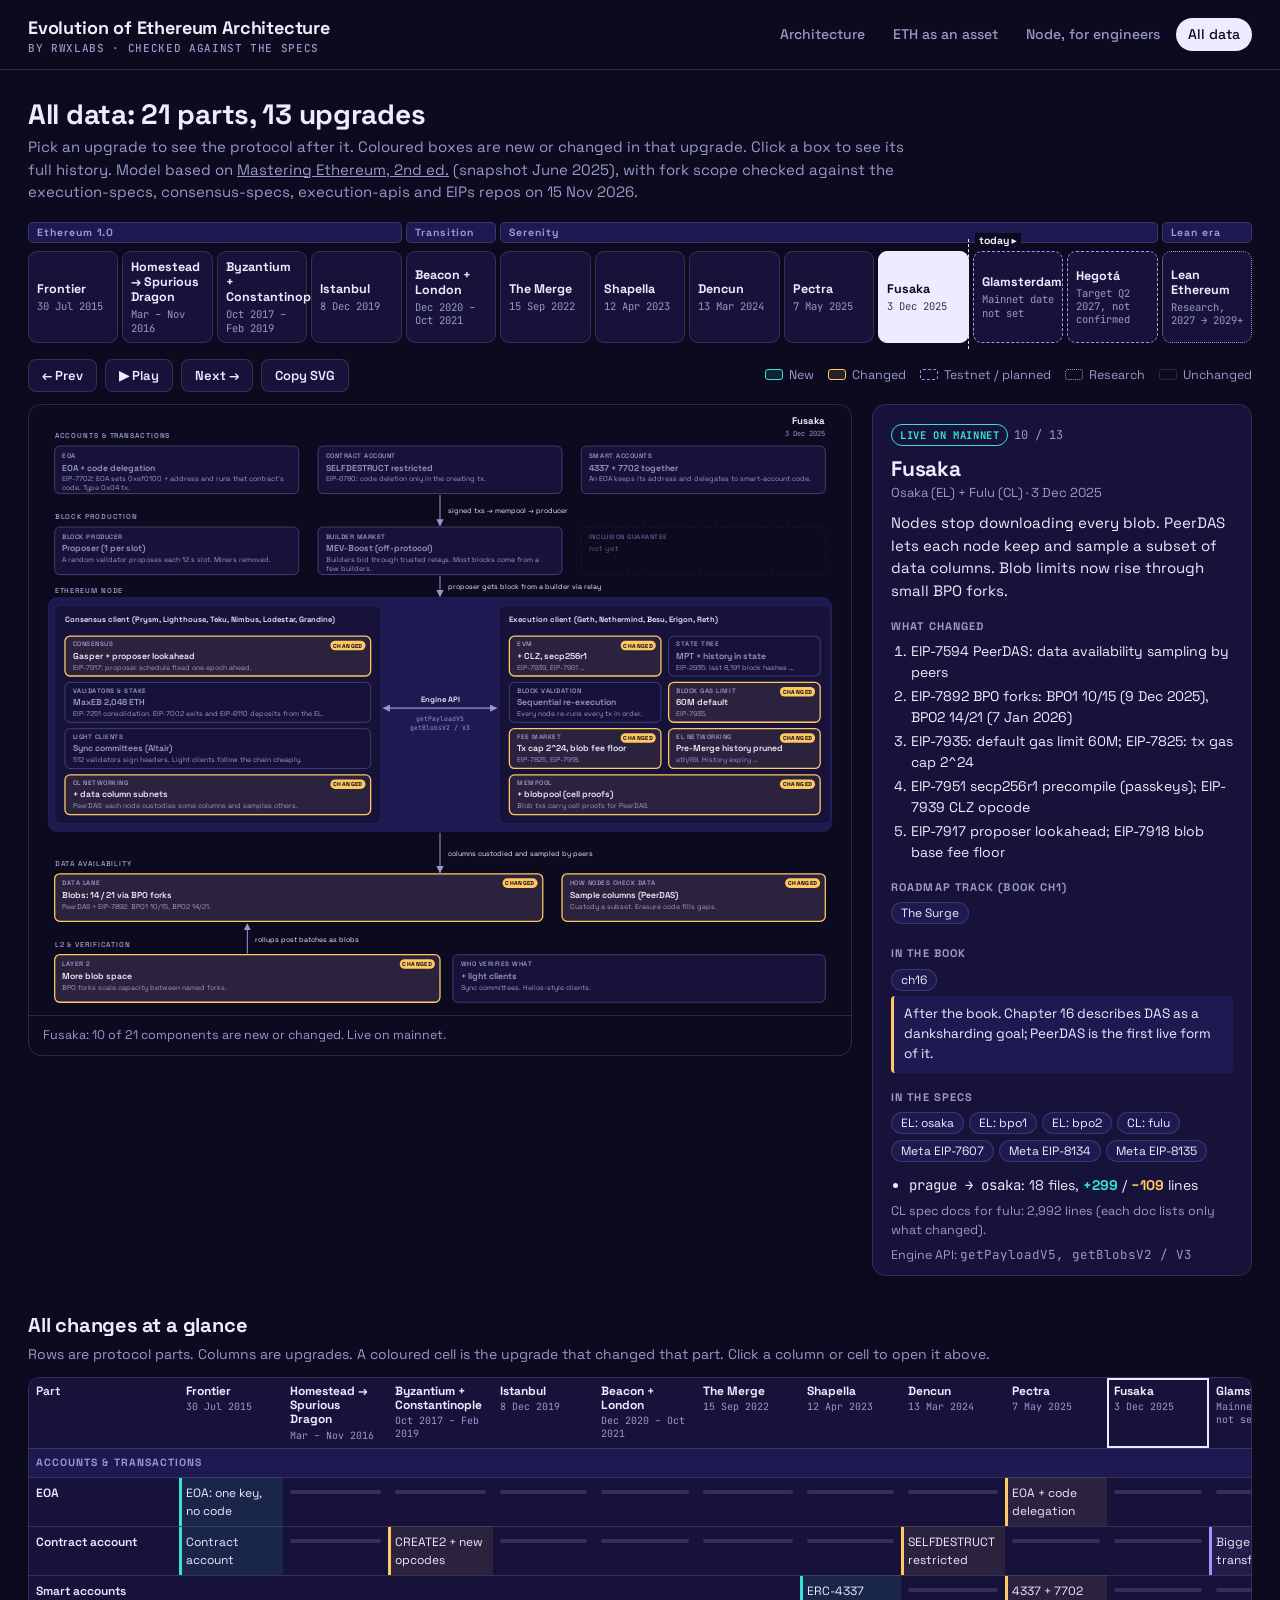
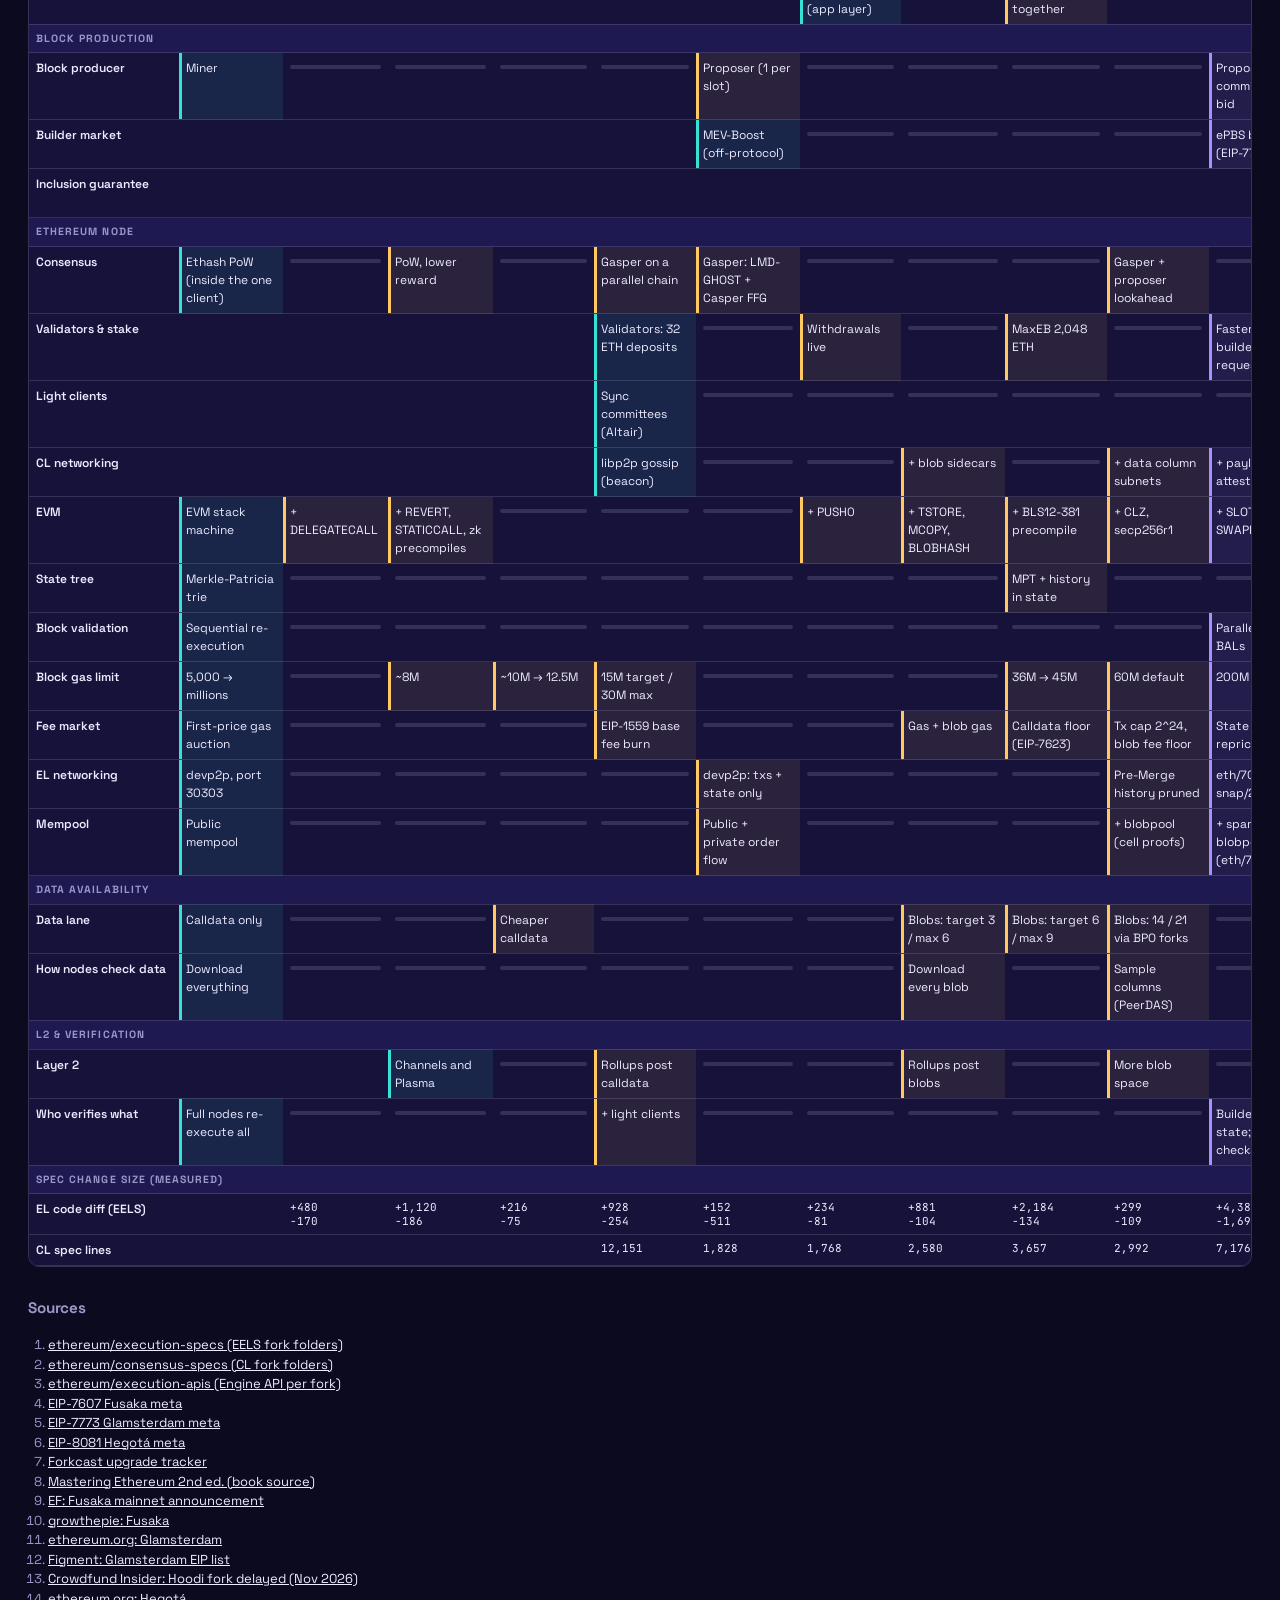
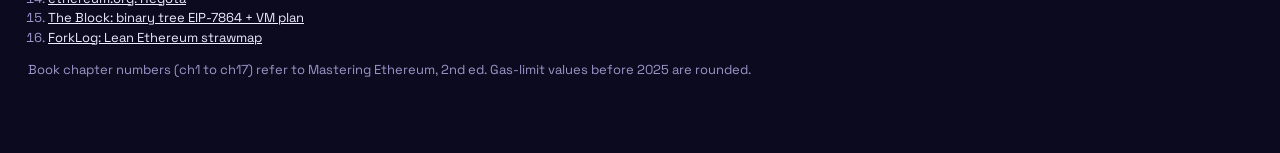
==== data-view/index.html @ 60667e10 "Phase 1: one-glance site for Evolution of Ethereum Architecture Home: architecture by upgrade with t" ====
<!DOCTYPE html>
<html lang="en">
<head>
<meta charset="utf-8">
<meta name="viewport" content="width=device-width, initial-scale=1">
<title>All data · Evolution of Ethereum Architecture</title>
<link rel="preconnect" href="https://fonts.googleapis.com">
<link rel="preconnect" href="https://fonts.gstatic.com" crossorigin>
<link href="https://fonts.googleapis.com/css2?family=Space+Grotesk:wght@400;500;600;700&family=JetBrains+Mono:wght@400;500;600&display=swap" rel="stylesheet">
<link rel="stylesheet" href="../assets/style.css">
<style>
:root { --bg:#0B0A1F; --ink:#EDEBFF; --muted:#9B97C9; --line:rgba(237,235,255,0.14); --panel:#16123A; --node:#1E1950; --nw:#38E1D6; --ch:#FFC861; --pl:#A891FF; --rs:#9B97C9; }
  * { box-sizing: border-box; }
  body { margin:0; background:var(--bg); color:var(--ink); font:15px/1.5 'Space Grotesk', system-ui, sans-serif; }
  .wrap { max-width: 1480px; margin: 0 auto; padding: 28px 28px 60px; }
  h1 { font-size: 28px; line-height:1.15; margin: 0 0 6px; letter-spacing:-0.01em; }
  .lede { color: var(--muted); margin: 0 0 18px; max-width: 900px; }
  .lede a { color: inherit; }
  .mono { font-family: 'JetBrains Mono', ui-monospace, monospace; }

  /* timeline */
  .tl { position: relative; display:grid; grid-template-columns: repeat(13, minmax(0,1fr)); gap: 4px; margin: 8px 0 4px; }
  .era { display:grid; grid-template-columns: repeat(13, minmax(0,1fr)); gap:4px; margin-top: 14px; }
  .era span { font-size: 10.5px; font-weight:700; letter-spacing: .09em; color: var(--muted); background: var(--node); border:1px solid var(--line); border-radius: 5px; padding: 2px 8px; white-space: nowrap; overflow:hidden; text-overflow:ellipsis; }
  .stop { appearance:none; border:1px solid var(--line); background: var(--panel); color: var(--ink); border-radius: 9px; padding: 8px 8px 7px; text-align:left; cursor:pointer; min-height: 62px; font: inherit; position:relative; }
  .stop b { display:block; font-size: 12.5px; line-height:1.2; }
  .stop small { display:block; font-size: 10.5px; color: var(--muted); margin-top: 3px; font-family:'JetBrains Mono', monospace; line-height:1.25; }
  .stop.testnet, .stop.planned { border-style: dashed; border-color: var(--pl); }
  .stop.research { border-style: dotted; border-color: var(--rs); }
  .stop[aria-current="true"] { background: var(--ink); color: var(--bg); border-color: var(--ink); }
  .stop[aria-current="true"] small { color: var(--bg); opacity: .8; }
  .stop:focus-visible { outline: 2px solid var(--pl); outline-offset: 2px; }
  .now { position:absolute; top:-12px; bottom:-6px; width:0; border-left: 1.5px dashed var(--ink); }
  .now span { position:absolute; top:-6px; left:6px; font-size: 10.5px; font-weight:700; white-space:nowrap; background: var(--bg); padding: 0 4px; }

  .bar { display:flex; gap:8px; align-items:center; margin: 16px 0 12px; flex-wrap: wrap; }
  .btn { appearance:none; border:1px solid var(--line); background: var(--panel); color: var(--ink); border-radius: 8px; padding: 7px 13px; font: 600 13px 'Space Grotesk', sans-serif; cursor:pointer; }
  .btn:hover { border-color: var(--muted); }
  .legend { display:flex; gap: 14px; margin-left:auto; font-size: 12.5px; color: var(--muted); flex-wrap: wrap; }
  .legend i { display:inline-block; width: 18px; height: 11px; border-radius: 3px; vertical-align: -1px; margin-right: 6px; border: 1.8px solid; }

  .main { display:grid; grid-template-columns: minmax(0, 1fr) 380px; gap: 20px; align-items:start; }
  @media (max-width: 1100px) { .main { grid-template-columns: 1fr; } }
  figure { margin:0; background: var(--bg); border:1px solid var(--line); border-radius: 14px; overflow:hidden; }
  figure svg { display:block; width:100%; height:auto; }
  figcaption { font-size: 12.5px; color: var(--muted); padding: 10px 14px; border-top: 1px solid var(--line); }

  aside { background: var(--panel); border:1px solid var(--line); border-radius: 14px; padding: 18px 18px 14px; position: sticky; top: 14px; max-height: calc(100vh - 28px); overflow:auto; }
  aside h2 { font-size: 21px; margin: 0; line-height:1.2; }
  aside .sub { color: var(--muted); font-size: 13px; margin: 2px 0 10px; }
  .pill { display:inline-block; font: 700 10.5px 'JetBrains Mono', monospace; letter-spacing:.06em; padding: 3px 8px; border-radius: 99px; border:1.5px solid; margin-right: 6px; }
  .pill.live { color: var(--nw); } .pill.testnet, .pill.planned { color: var(--pl); } .pill.research { color: var(--rs); }
  aside h3 { font-size: 11px; letter-spacing: .1em; color: var(--muted); margin: 16px 0 6px; text-transform: uppercase; }
  aside ol { margin: 0; padding-left: 20px; } aside li { margin: 3px 0; font-size: 14px; }
  .chips span { display:inline-block; font-size: 12px; border:1px solid var(--line); border-radius: 99px; padding: 1px 9px; margin: 0 5px 5px 0; background: var(--node); }
  .note { font-size: 13.5px; background: var(--node); border-left: 3px solid var(--ch); padding: 8px 10px; border-radius: 4px; }
  .hist { list-style:none; padding:0 !important; }
  .hist li { display:grid; grid-template-columns: 96px 1fr; gap: 8px; padding: 6px 0; border-top: 1px solid var(--line); font-size: 13px; cursor:pointer; }
  .hist li.cur { font-weight: 600; }
  .hist li .when { font: 11px 'JetBrains Mono', monospace; color: var(--muted); padding-top: 2px; }
  .hist li em { display:block; font-style: normal; color: var(--muted); font-weight: 400; font-size: 12.5px; }
  .close { float:right; }

  section.mx { margin-top: 34px; }
  section.mx h2 { font-size: 20px; margin: 0 0 4px; }
  section.mx p { color: var(--muted); margin: 0 0 12px; font-size: 14px; }
  .scroll { overflow-x:auto; border:1px solid var(--line); border-radius: 12px; background: var(--panel); }
  table { border-collapse: collapse; font-size: 12px; min-width: 1500px; width:100%; }
  th, td { border-bottom: 1px solid var(--line); padding: 6px 7px; vertical-align: top; text-align:left; }
  thead th { position: sticky; top:0; background: var(--panel); cursor:pointer; font-size: 12px; line-height:1.2; }
  thead th small { display:block; font: 10px 'JetBrains Mono', monospace; color: var(--muted); font-weight: 400; margin-top: 2px; }
  th.rowh { width: 150px; font-weight: 600; position: sticky; left: 0; background: var(--panel); z-index: 1; }
  tr.layer td { font-size: 10.5px; font-weight: 700; letter-spacing: .1em; color: var(--muted); background: var(--node); text-transform: uppercase; }
  td.c { min-width: 100px; cursor:pointer; }
  td.c.new { box-shadow: inset 3px 0 0 var(--nw); background: color-mix(in srgb, var(--nw) 9%, transparent); }
  td.c.changed { box-shadow: inset 3px 0 0 var(--ch); background: color-mix(in srgb, var(--ch) 9%, transparent); }
  td.c.fut { box-shadow: inset 3px 0 0 var(--pl); background: color-mix(in srgb, var(--pl) 9%, transparent); }
  td.c.res { box-shadow: inset 3px 0 0 var(--rs); background: color-mix(in srgb, var(--rs) 9%, transparent); }
  td.c.same { color: var(--muted); }
  td.c.same::before { content: ""; display:block; height: 4px; background: var(--line); border-radius: 2px; margin-top: 6px; }
  .cur-col { outline: 2px solid var(--ink); outline-offset: -2px; }
  .chips a { color: inherit; text-decoration: none; } .chips a:hover { text-decoration: underline; }
  .specl { margin: 8px 0 4px; padding-left: 18px; font-size: 12.5px; } .small { font-size: 12.5px; color: var(--muted); margin-top: 6px; }
  tr.spec td { font: 11px 'JetBrains Mono', monospace; }
  footer { margin-top: 30px; font-size: 13px; color: var(--muted); }
  footer ol { padding-left: 20px; } footer a { color: var(--ink); }
  .toast { margin-left: 4px; font-size: 12.5px; color: var(--nw); }
</style>
</head>
<body>
<header class="top"><a class="brand" href="../index.html">Evolution of Ethereum Architecture<small>BY RWXLABS · CHECKED AGAINST THE SPECS</small></a><nav class="nav"><a href="../index.html">Architecture</a><a href="../money/index.html">ETH as an asset</a><a href="../node/index.html">Node, for engineers</a><a href="index.html" aria-current="page">All data</a></nav></header>
<div class="wrap">
  <h1>All data: 21 parts, 13 upgrades</h1>
  <p class="lede">Pick an upgrade to see the protocol after it. Coloured boxes are new or changed in that upgrade. Click a box to see its full history. Model based on <a href="https://github.com/Rashmi-278/ethereumbook-animated">Mastering Ethereum, 2nd ed.</a> (snapshot June 2025), with fork scope checked against the execution-specs, consensus-specs, execution-apis and EIPs repos on 15 Nov 2026.</p>

  <div class="era" id="era"></div>
  <div class="tl" id="tl"></div>

  <div class="bar">
    <button class="btn" id="prev" aria-label="Previous upgrade">← Prev</button>
    <button class="btn" id="play">▶ Play</button>
    <button class="btn" id="next" aria-label="Next upgrade">Next →</button>
    <button class="btn" id="copy">Copy SVG</button><span class="toast" id="toast" role="status"></span>
    <div class="legend">
      <span><i style="border-color:var(--nw);background:color-mix(in srgb,var(--nw) 12%,transparent)"></i>New</span>
      <span><i style="border-color:var(--ch);background:color-mix(in srgb,var(--ch) 12%,transparent)"></i>Changed</span>
      <span><i style="border-color:var(--pl);border-style:dashed"></i>Testnet / planned</span>
      <span><i style="border-color:var(--rs);border-style:dotted"></i>Research</span>
      <span><i style="border-color:var(--line)"></i>Unchanged</span>
    </div>
  </div>

  <div class="main">
    <figure>
      <div id="svg"></div>
      <figcaption id="cap"></figcaption>
    </figure>
    <aside id="panel" aria-live="polite"></aside>
  </div>

  <section class="mx">
    <h2>All changes at a glance</h2>
    <p>Rows are protocol parts. Columns are upgrades. A coloured cell is the upgrade that changed that part. Click a column or cell to open it above.</p>
    <div class="scroll"><table id="mx"></table></div>
  </section>

  <footer>
    <h3>Sources</h3>
    <ol id="src"></ol>
    <p>Book chapter numbers (ch1 to ch17) refer to Mastering Ethereum, 2nd ed. Gas-limit values before 2025 are rounded.</p>
  </footer>
</div>
<script>
// Single source of data for the interactive page and the static SVG poster.
// Book = "Mastering Ethereum, 2nd ed." (ethereumbook-animated). Book snapshot: June 2025.
const DATA = {
  bookUrl: "https://github.com/Rashmi-278/ethereumbook-animated",
  stages: [
    { id: "frontier", spec: {"el": ["frontier"], "cl": [], "meta": [], "diff": [], "cll": 0, "engine": []}, name: "Frontier", sub: "Genesis", date: "30 Jul 2015", status: "live",
      era: "Ethereum 1.0",
      summary: "One client does everything: P2P, PoW mining, EVM execution, state storage. Blocks start at 5,000 gas.",
      changes: ["Ethash PoW (proof of work) with a difficulty bomb", "EVM: stack machine that runs gas-metered bytecode", "World state in a hexary Merkle-Patricia trie", "devp2p networking on TCP port 30303", "Two account types: EOA and contract"],
      tracks: [], book: [1, 3, 14, 15],
      bookNote: "Chapter 1 lists these components: P2P network, consensus rules, transactions, state machine, data structures, clients." },
    { id: "homestead", spec: {"el": ["homestead", "dao_fork", "tangerine_whistle", "spurious_dragon"], "cl": [], "meta": [], "diff": [["frontier", "homestead", 12, 146, 41], ["homestead", "tangerine_whistle", 8, 125, 74], ["tangerine_whistle", "spurious_dragon", 12, 209, 55]], "cll": 0, "engine": []}, name: "Homestead → Spurious Dragon", sub: "Homestead, DAO fork, Tangerine Whistle, Spurious Dragon", date: "Mar – Nov 2016", status: "live",
      era: "Ethereum 1.0",
      summary: "Four 2016 forks harden the chain. Homestead stabilises it, the DAO fork reverses the DAO hack, and two forks fix DoS attacks. The architecture stays the same.",
      changes: ["Homestead: EIP-2 safer creation, EIP-7 DELEGATECALL", "DAO fork (Jul 2016): irregular state change; Ethereum Classic splits off", "Tangerine Whistle: EIP-150 reprices IO opcodes after DoS attacks", "Spurious Dragon: EIP-155 replay protection with chain ID", "Spurious Dragon: EIP-170 24 KB contract size limit; EIP-161 state clearing"],
      tracks: [], book: [1],
      bookNote: "Chapter 1 names EIP-2, EIP-7 and EIP-8 as the key Homestead changes. Chapter 3 mentions the 2016 DoS attacks. The book does not name Tangerine Whistle or Spurious Dragon; EELS has a folder for each." },
    { id: "metropolis", spec: {"el": ["byzantium", "constantinople"], "cl": [], "meta": [], "diff": [["spurious_dragon", "byzantium", 19, 756, 72], ["byzantium", "constantinople", 12, 364, 114]], "cll": 0, "engine": []}, name: "Byzantium + Constantinople", sub: "Metropolis", date: "Oct 2017 – Feb 2019", status: "live",
      era: "Ethereum 1.0",
      summary: "Metropolis adds new opcodes and the first zk-SNARK precompiles. Block rewards drop and the difficulty bomb moves back.",
      changes: ["REVERT, STATICCALL, RETURNDATA opcodes", "alt_bn128 precompiles: on-chain zk-SNARK checks", "CREATE2 (EIP-1014): addresses known before deploy", "Bitwise shift opcodes SHL, SHR, SAR", "Block reward 5 → 3 → 2 ETH"],
      tracks: [], book: [1, 14, 17],
      bookNote: "Chapter 1 groups Byzantium, Constantinople and Istanbul under Metropolis. Chapter 14 covers CREATE vs CREATE2." },
    { id: "istanbul", spec: {"el": ["istanbul", "muir_glacier"], "cl": [], "meta": [], "diff": [["constantinople", "istanbul", 15, 216, 75]], "cll": 0, "engine": []}, name: "Istanbul", sub: "Metropolis, part 2", date: "8 Dec 2019", status: "live",
      era: "Ethereum 1.0",
      summary: "Calldata gets 4x cheaper and zk precompiles get cheaper. This makes the first rollup designs viable on L1.",
      changes: ["EIP-2028: calldata 68 → 16 gas per non-zero byte", "EIP-1108: cheaper alt_bn128 precompiles", "EIP-1344: CHAINID opcode", "EIP-1884: repricing of state-access opcodes"],
      tracks: [], book: [1, 16],
      bookNote: "Chapter 1 credits Istanbul with zk support for scaling and privacy." },
    { id: "beacon-london", spec: {"el": ["berlin", "london", "arrow_glacier"], "cl": ["phase0", "altair"], "meta": [7568], "diff": [["istanbul", "berlin", 15, 495, 154], ["berlin", "london", 15, 433, 100]], "cll": 12151, "engine": []}, name: "Beacon + London", sub: "Beacon Chain, Berlin, London, Altair", date: "Dec 2020 – Oct 2021", status: "live",
      era: "Transition",
      summary: "A separate PoS chain (the Beacon Chain) starts beside the PoW chain. The PoW chain gets typed transactions and the EIP-1559 fee market.",
      changes: ["Beacon Chain genesis (1 Dec 2020): validators deposit 32 ETH", "Berlin: typed tx envelope (EIP-2718) and access lists (EIP-2930)", "London: EIP-1559 base fee is burned, tip goes to producer", "Altair: sync committees for light clients", "Optimistic rollups go live on calldata"],
      tracks: ["Merge"], book: [6, 14, 15, 16],
      bookNote: "Chapter 6 explains type 0x01 and 0x02 transactions. Chapter 15 explains the Beacon Chain and Gasper." },
    { id: "merge", spec: {"el": ["gray_glacier", "paris"], "cl": ["bellatrix"], "meta": [7568], "diff": [["london", "paris", 14, 152, 511]], "cll": 1828, "engine": ["newPayloadV1", "forkchoiceUpdatedV1"]}, name: "The Merge", sub: "Paris (EL) + Bellatrix (CL)", date: "15 Sep 2022", status: "live",
      era: "Serenity",
      summary: "PoW stops. A node is now two programs: a consensus client and an execution client, joined by the Engine API.",
      changes: ["Ethash removed; Gasper (LMD-GHOST + Casper FFG) secures the chain", "Node = consensus client + execution client", "Engine API links the two clients", "12-second slots, 32-slot epochs, finality in ~2 epochs", "MEV-Boost relays and builders appear off-protocol"],
      tracks: ["Merge"], book: [3, 15, 16],
      bookNote: "Chapter 3 shows the two-client node (Figure 3-1). Chapter 15 explains slots, epochs, justification and finality." },
    { id: "shapella", spec: {"el": ["shanghai"], "cl": ["capella"], "meta": [7568], "diff": [["paris", "shanghai", 15, 234, 81]], "cll": 1768, "engine": ["newPayloadV2", "forkchoiceUpdatedV2"]}, name: "Shapella", sub: "Shanghai (EL) + Capella (CL)", date: "12 Apr 2023", status: "live",
      era: "Serenity",
      summary: "Staked ETH can leave the Beacon Chain. Withdrawals finish the Merge.",
      changes: ["EIP-4895: validator withdrawals to EL addresses", "EIP-3855: PUSH0 opcode", "EIP-3860: limit on initcode size", "ERC-4337 smart accounts launch at the app layer (Mar 2023)"],
      tracks: ["Merge", "Splurge"], book: [5, 14, 15],
      bookNote: "Chapter 5 covers ERC-4337 account abstraction." },
    { id: "dencun", spec: {"el": ["cancun"], "cl": ["deneb"], "meta": [7569], "diff": [["shanghai", "cancun", 23, 881, 104]], "cll": 2580, "engine": ["newPayloadV3", "forkchoiceUpdatedV3", "getBlobsV1"]}, name: "Dencun", sub: "Cancun (EL) + Deneb (CL)", date: "13 Mar 2024", status: "live",
      era: "Serenity",
      summary: "Proto-danksharding adds blobs: a second data lane for rollups with its own fee market. Blobs travel on the consensus layer and expire after ~18 days.",
      changes: ["EIP-4844: blob transactions (type 0x03), target 3 / max 6 blobs", "KZG commitments from the KZG ceremony", "EIP-1153 TSTORE/TLOAD and EIP-5656 MCOPY", "EIP-6780: SELFDESTRUCT only works in the same tx", "EIP-4788: beacon block root inside the EVM"],
      tracks: ["Surge"], book: [4, 6, 14, 16],
      bookNote: "Chapter 4 explains KZG commitments. Chapter 16 explains proto-danksharding and why blobs expire." },
    { id: "pectra", spec: {"el": ["prague"], "cl": ["electra"], "meta": [7600], "diff": [["cancun", "prague", 23, 2184, 134]], "cll": 3657, "engine": ["newPayloadV4", "getPayloadV4"]}, name: "Pectra", sub: "Prague (EL) + Electra (CL)", date: "7 May 2025", status: "live",
      era: "Serenity",
      summary: "EOAs can run contract code. Validators can hold up to 2,048 ETH. Blob capacity doubles. This is the last fork the book covers in full.",
      changes: ["EIP-7702: EOAs delegate to contract code (type 0x04)", "EIP-7251: max effective balance 32 → 2,048 ETH", "EIP-7002 + EIP-6110: exits and deposits triggered from the EL", "EIP-7691: blobs target 6 / max 9", "EIP-7623: higher calldata floor; EIP-2537: BLS precompile"],
      tracks: ["Splurge", "Surge"], book: [5, 6, 14],
      bookNote: "Chapter 14 explains the 0xef0100 delegation designator. Book snapshot ends June 2025, one month after Pectra." },
    { id: "fusaka", spec: {"el": ["osaka", "bpo1", "bpo2"], "cl": ["fulu"], "meta": [7607, 8134, 8135], "diff": [["prague", "osaka", 18, 299, 109]], "cll": 2992, "engine": ["getPayloadV5", "getBlobsV2 / V3"]}, name: "Fusaka", sub: "Osaka (EL) + Fulu (CL)", date: "3 Dec 2025", status: "live",
      era: "Serenity",
      summary: "Nodes stop downloading every blob. PeerDAS lets each node keep and sample a subset of data columns. Blob limits now rise through small BPO forks.",
      changes: ["EIP-7594 PeerDAS: data availability sampling by peers", "EIP-7892 BPO forks: BPO1 10/15 (9 Dec 2025), BPO2 14/21 (7 Jan 2026)", "EIP-7935: default gas limit 60M; EIP-7825: tx gas cap 2^24", "EIP-7951 secp256r1 precompile (passkeys); EIP-7939 CLZ opcode", "EIP-7917 proposer lookahead; EIP-7918 blob base fee floor"],
      tracks: ["Surge"], book: [16],
      bookNote: "After the book. Chapter 16 describes DAS as a danksharding goal; PeerDAS is the first live form of it." },
    { id: "glamsterdam", spec: {"el": ["amsterdam"], "cl": ["gloas"], "meta": [7773], "diff": [["osaka", "amsterdam", 41, 4385, 1693]], "cll": 7176, "engine": ["newPayloadV5", "forkchoiceUpdatedV4"]}, name: "Glamsterdam", sub: "Amsterdam (EL) + Gloas (CL)", date: "Mainnet date not set", status: "testnet",
      era: "Serenity",
      summary: "Block building moves into the protocol (ePBS). Blocks carry an access list so clients can validate transactions in parallel. Meta EIP-7773 schedules 18 core EIPs. Sepolia forked 6 Oct 2026; the Hoodi fork is on hold over gas-repricing risks.",
      changes: ["EIP-7732 ePBS: builders bid in-protocol; Payload Timeliness Committee", "EIP-7928 Block-Level Access Lists: parallel validation and state prefetch", "Gas model: EIP-2780, 7778, 7976, 7981, 8037, 8038 (state costs more, refunds leave block accounting)", "EVM and accounts: EIP-7843 SLOTNUM, 8024 SWAPN/DUPN, 7954 larger contracts, 7708 ETH transfers emit logs", "Validators: EIP-8045, 8061, 8282; networking: eth/70, eth/71, eth/72 sparse blobpool"],
      tracks: ["Scourge", "Surge", "Verge"], book: [14, 15, 16],
      bookNote: "Chapter 14 lists ePBS as a step toward statelessness. Chapter 16 explains PBS and parallel execution as open research; both now have specs." },
    { id: "hegota", spec: {"el": ["bogota"], "cl": ["heze"], "meta": [8081], "diff": [["amsterdam", "bogota", 14, 117, 143]], "cll": 1866, "engine": ["newPayloadV6", "forkchoiceUpdatedV5", "getInclusionListV1"]}, name: "Hegotá", sub: "Bogotá (EL) + Heze (CL)", date: "Target Q2 2027, not confirmed", status: "planned",
      era: "Serenity",
      summary: "Censorship resistance becomes a protocol rule (FOCIL). Accounts choose their own validation logic (frame transactions). The rest of the scope is still open.",
      changes: ["EIP-7805 FOCIL: committee inclusion lists, enforced by fork choice", "EIP-8141 frame transactions: native account abstraction", "Frame txs allow post-quantum signature schemes", "Other EIPs only under consideration (meta EIP-8081)"],
      tracks: ["Scourge", "Splurge"], book: [5, 15],
      bookNote: "After the book. Chapter 5 ends with 'the future of account abstraction'; frame transactions are the current answer." },
    { id: "lean", spec: {"el": [], "cl": [], "meta": [], "diff": [], "cll": 0, "engine": ["newPayloadV6", "forkchoiceUpdatedV5"]}, name: "Lean Ethereum", sub: "Strawmap forks to ~2029", date: "Research, 2027 → 2029+", status: "research",
      era: "Lean era",
      summary: "A multi-fork redesign of all three layers: lean consensus, lean data, lean execution. Validators verify zk proofs instead of re-executing blocks.",
      changes: ["Binary state tree (EIP-7864) replaces the hexary MPT", "zkEVM real-time proofs: verify, do not re-execute", "Lean consensus: faster finality, shorter slots, PQ signatures", "Full danksharding: far more blob space for L2s", "Possible VM change (RISC-V) is still contested"],
      tracks: ["Verge", "Surge", "Purge", "Merge"], book: [14, 16, 17],
      bookNote: "Chapter 16 describes Verkle trees for statelessness. Current plans favour a binary hash tree; the book's note on 'other hash-based binary trees' anticipated this." }
  ],

  layers: [
    { id: "accounts", name: "Accounts & transactions" },
    { id: "production", name: "Block production" },
    { id: "node", name: "Ethereum node" },
    { id: "da", name: "Data availability" },
    { id: "l2", name: "L2 & verification" }
  ],

  // Each slot: layout box + timeline of events [stageIndex, title, detail, kind?, refs?]
  // kind: new | changed | removed (default: changed, or new for the first event).
  slots: [
    { id: "acct_eoa", layer: "accounts", label: "EOA", x: 40, y: 64, w: 380, h: 74,
      ev: [
        [0, "EOA: one key, no code", "Holds ETH. Signs txs with one secp256k1 key. Cannot hold code.", "new", "ch5, ch6"],
        [8, "EOA + code delegation", "EIP-7702: EOA sets 0xef0100 + address and runs that contract's code. Type 0x04 tx.", "changed", "ch14"],
        [11, "Frame transactions", "EIP-8141: account runs its own validation. Any signature scheme, incl. post-quantum.", "changed", ""]
      ] },
    { id: "acct_contract", layer: "accounts", label: "Contract account", x: 450, y: 64, w: 380, h: 74,
      ev: [
        [0, "Contract account", "Code + storage. Runs only when a tx or call reaches it.", "new", "ch7, ch14"],
        [2, "CREATE2 + new opcodes", "Counterfactual addresses (EIP-1014). REVERT, STATICCALL.", "changed", "ch14"],
        [7, "SELFDESTRUCT restricted", "EIP-6780: code deletion only in the creating tx.", "changed", ""],
        [10, "Bigger code, transfer logs", "EIP-7954 raises max contract size. EIP-7708: ETH transfers emit a log.", "changed", ""]
      ] },
    { id: "acct_aa", layer: "accounts", label: "Smart accounts", x: 860, y: 64, w: 380, h: 74,
      ev: [
        [6, "ERC-4337 (app layer)", "UserOps, bundlers, EntryPoint contract. No fork needed.", "new", "ch5"],
        [8, "4337 + 7702 together", "An EOA keeps its address and delegates to smart-account code.", "changed", "ch5"],
        [11, "Native AA in protocol", "Frame txs move validation into the account. Gas sponsors are native.", "changed", ""]
      ] },

    { id: "bp_producer", layer: "production", label: "Block producer", x: 40, y: 190, w: 380, h: 74,
      ev: [
        [0, "Miner", "Picks and orders txs, then mines the block with Ethash.", "new", "ch15"],
        [5, "Proposer (1 per slot)", "A random validator proposes each 12 s slot. Miners removed.", "changed", "ch15"],
        [10, "Proposer commits to a bid", "ePBS: beacon block commits to a builder's payload header.", "changed", ""]
      ] },
    { id: "bp_builders", layer: "production", label: "Builder market", x: 450, y: 190, w: 380, h: 74,
      ev: [
        [5, "MEV-Boost (off-protocol)", "Builders bid through trusted relays. Most blocks come from a few builders.", "new", "ch14, ch16"],
        [10, "ePBS builders (EIP-7732)", "Builders are in-protocol. A Payload Timeliness Committee checks the reveal.", "changed", "ch16"]
      ] },
    { id: "bp_inclusion", layer: "production", label: "Inclusion guarantee", x: 860, y: 190, w: 380, h: 74,
      ev: [
        [11, "FOCIL (EIP-7805)", "A validator committee lists txs that must go in. Fork choice enforces it.", "new", "ch15"]
      ] },

    { id: "cl_consensus", layer: "node", label: "Consensus", x: 56, y: 360, w: 476, h: 62,
      ev: [
        [0, "Ethash PoW (inside the one client)", "Heaviest chain wins. Difficulty bomb pushes toward PoS.", "new", "ch15"],
        [2, "PoW, lower reward", "Block reward 5 → 3 → 2 ETH. Bomb delayed.", "changed", "ch1"],
        [4, "Gasper on a parallel chain", "Beacon Chain runs PoS beside PoW. Not linked to execution yet.", "changed", "ch15"],
        [5, "Gasper: LMD-GHOST + Casper FFG", "Fork choice + finality gadget. Finality after ~2 epochs (~12.8 min).", "changed", "ch15"],
        [9, "Gasper + proposer lookahead", "EIP-7917: proposer schedule fixed one epoch ahead.", "changed", ""],
        [12, "Lean consensus", "Fast finality (seconds), shorter slots, post-quantum signatures.", "changed", ""]
      ] },
    { id: "cl_validators", layer: "node", label: "Validators & stake", x: 56, y: 432, w: 476, h: 62,
      ev: [
        [4, "Validators: 32 ETH deposits", "Deposit contract on the PoW chain. No withdrawals yet.", "new", "ch15"],
        [6, "Withdrawals live", "EIP-4895: partial and full withdrawals to EL addresses.", "changed", "ch15"],
        [8, "MaxEB 2,048 ETH", "EIP-7251 consolidation. EIP-7002 exits and EIP-6110 deposits from the EL.", "changed", ""],
        [10, "Faster churn, builder requests", "EIP-8061 churn up. EIP-8282 builder requests. EIP-8045 slashed cannot propose.", "changed", ""],
        [12, "Fewer signatures per slot", "Lean design: hash-based PQ signatures, aggregated with SNARKs.", "changed", ""]
      ] },
    { id: "cl_light", layer: "node", label: "Light clients", x: 56, y: 504, w: 476, h: 62,
      ev: [
        [4, "Sync committees (Altair)", "512 validators sign headers. Light clients follow the chain cheaply.", "new", "ch16"],
        [12, "Phone-class full verifiers", "zk proofs + binary tree: verify the chain on a phone.", "changed", "ch14, ch16"]
      ] },
    { id: "cl_net", layer: "node", label: "CL networking", x: 56, y: 576, w: 476, h: 62,
      ev: [
        [4, "libp2p gossip (beacon)", "Blocks and attestations on a separate P2P stack.", "new", "ch3"],
        [7, "+ blob sidecars", "Full blobs travel next to beacon blocks.", "changed", "ch16"],
        [9, "+ data column subnets", "PeerDAS: each node custodies some columns and samples others.", "changed", ""],
        [10, "+ payload attestations", "PTC votes on timely payload reveal (ePBS).", "changed", ""],
        [11, "+ inclusion list gossip", "Heze spec: InclusionList messages from the IL committee.", "changed", ""]
      ] },

    { id: "el_evm", layer: "node", label: "EVM", x: 748, y: 360, w: 236, h: 62,
      ev: [
        [0, "EVM stack machine", "256-bit words. Bytecode. Gas per opcode.", "new", "ch14"],
        [1, "+ DELEGATECALL", "EIP-7: run callee code in caller context.", "changed", "ch14"],
        [2, "+ REVERT, STATICCALL, zk precompiles", "alt_bn128 add, mul, pairing.", "changed", "ch14, ch17"],
        [6, "+ PUSH0", "EIP-3855.", "changed", "ch14"],
        [7, "+ TSTORE, MCOPY, BLOBHASH", "Transient storage. EVM sees blob hashes, not blobs.", "changed", "ch14"],
        [8, "+ BLS12-381 precompile", "EIP-2537. EOF postponed indefinitely.", "changed", "ch14"],
        [9, "+ CLZ, secp256r1", "EIP-7939, EIP-7951 (passkey signatures).", "changed", ""],
        [10, "+ SLOTNUM, SWAPN, DUPN", "EIP-7843, EIP-8024 (deeper stack access).", "changed", "ch14"],
        [12, "zkEVM-proven EVM", "Blocks carry proofs. A RISC-V VM is a contested option.", "changed", "ch14, ch17"]
      ] },
    { id: "el_state", layer: "node", label: "State tree", x: 996, y: 360, w: 236, h: 62,
      ev: [
        [0, "Merkle-Patricia trie", "Hexary, Keccak. World state in LevelDB.", "new", "ch1, ch14"],
        [8, "MPT + history in state", "EIP-2935: last 8,191 block hashes in a system contract.", "changed", "ch14"],
        [12, "Binary tree (EIP-7864)", "Replaces MPT. Shorter proofs. Verkle plan dropped.", "changed", "ch16"]
      ] },
    { id: "el_exec", layer: "node", label: "Block validation", x: 748, y: 432, w: 236, h: 62,
      ev: [
        [0, "Sequential re-execution", "Every node re-runs every tx in order.", "new", "ch14"],
        [10, "Parallel via BALs", "EIP-7928: block lists every slot it touches.", "changed", "ch16"],
        [12, "Verify a zk proof", "No re-execution. Stateless validators.", "changed", "ch14, ch17"]
      ] },
    { id: "el_gas", layer: "node", label: "Block gas limit", x: 996, y: 432, w: 236, h: 62,
      ev: [
        [0, "5,000 → millions", "Lifted Sep 2015. Miners vote it up.", "new", "ch1, ch14"],
        [2, "~8M", "Miner vote.", "changed", "ch16"],
        [3, "~10M → 12.5M", "Miner vote.", "changed", "ch16"],
        [4, "15M target / 30M max", "EIP-1559 elastic blocks.", "changed", "ch14"],
        [8, "36M → 45M", "Validator signalling in 2025.", "changed", "ch16"],
        [9, "60M default", "EIP-7935.", "changed", ""],
        [10, "200M target", "Enabled by BALs + repricing.", "changed", ""],
        [12, "Gigagas goal", "~10,000 TPS on L1.", "changed", ""]
      ] },
    { id: "el_fees", layer: "node", label: "Fee market", x: 748, y: 504, w: 236, h: 62,
      ev: [
        [0, "First-price gas auction", "Legacy tx. Fee goes to miner.", "new", "ch6"],
        [4, "EIP-1559 base fee burn", "Typed txs 0x01, 0x02. Tip to producer.", "changed", "ch6"],
        [7, "Gas + blob gas", "Two base fees. Type 0x03.", "changed", "ch6"],
        [8, "Calldata floor (EIP-7623)", "Data-heavy txs pay more.", "changed", "ch14"],
        [9, "Tx cap 2^24, blob fee floor", "EIP-7825, EIP-7918.", "changed", ""],
        [10, "State gas repriced", "EIP-2780, 7778, 7976, 8037, 8038. Contract risk holds Hoodi.", "changed", ""],
        [12, "Multidimensional gas", "Price each resource apart.", "changed", "ch16"]
      ] },
    { id: "el_net", layer: "node", label: "EL networking", x: 996, y: 504, w: 236, h: 62,
      ev: [
        [0, "devp2p, port 30303", "Blocks + txs + state sync.", "new", "ch1, ch3"],
        [5, "devp2p: txs + state only", "Blocks now arrive from the CL.", "changed", "ch3"],
        [9, "Pre-Merge history pruned", "eth/69. History expiry (EIP-4444 path).", "changed", "ch16"],
        [10, "eth/70, eth/71, snap/2", "Partial receipts. BAL exchange. BAL-based state healing.", "changed", ""]
      ] },
    { id: "el_txpool", layer: "node", label: "Mempool", x: 748, y: 576, w: 484, h: 62,
      ev: [
        [0, "Public mempool", "Any node gossips pending txs. Producer orders them.", "new", "ch6"],
        [5, "Public + private order flow", "Builders buy private flow. MEV extraction.", "changed", "ch15, ch16"],
        [9, "+ blobpool (cell proofs)", "Blob txs carry cell proofs for PeerDAS.", "changed", ""],
        [10, "+ sparse blobpool (eth/72)", "EIP-8070: nodes keep part of each blob tx.", "changed", ""],
        [11, "Mempool feeds inclusion lists", "FOCIL committee picks txs from its local view.", "changed", ""]
      ] },

    { id: "da_data", layer: "da", label: "Data lane", x: 40, y: 730, w: 760, h: 74,
      ev: [
        [0, "Calldata only", "All data sits in execution blocks forever.", "new", "ch16"],
        [3, "Cheaper calldata", "EIP-2028: 16 gas per byte. Rollups become viable.", "changed", "ch16"],
        [7, "Blobs: target 3 / max 6", "EIP-4844. ~128 KB each, KZG commitment, pruned after ~18 days.", "changed", "ch4, ch16"],
        [8, "Blobs: target 6 / max 9", "EIP-7691.", "changed", ""],
        [9, "Blobs: 14 / 21 via BPO forks", "PeerDAS + EIP-7892. BPO1 10/15, BPO2 14/21.", "changed", ""],
        [12, "Full danksharding", "2D sampling. Many more blobs per slot.", "changed", "ch16"]
      ] },
    { id: "da_check", layer: "da", label: "How nodes check data", x: 830, y: 730, w: 410, h: 74,
      ev: [
        [0, "Download everything", "Every node gets every byte.", "new", "ch16"],
        [7, "Download every blob", "No sampling yet (proto-danksharding).", "changed", "ch16"],
        [9, "Sample columns (PeerDAS)", "Custody a subset. Erasure code fills gaps.", "changed", "ch16"]
      ] },

    { id: "l2", layer: "l2", label: "Layer 2", x: 40, y: 856, w: 600, h: 74,
      ev: [
        [2, "Channels and Plasma", "Early L2 designs. Data stays off-chain.", "new", "ch16"],
        [4, "Rollups post calldata", "Optimistic and zk rollups launch.", "changed", "ch16"],
        [7, "Rollups post blobs", "L2 fees drop. Blob market separate from gas.", "changed", "ch16"],
        [9, "More blob space", "BPO forks scale capacity between named forks.", "changed", ""],
        [12, "Native + based rollups", "EXECUTE precompile. L1 sequencing.", "changed", "ch16"]
      ] },
    { id: "verify", layer: "l2", label: "Who verifies what", x: 660, y: 856, w: 580, h: 74,
      ev: [
        [0, "Full nodes re-execute all", "Full state on disk (~1.2 TB by 2025).", "new", "ch3, ch16"],
        [4, "+ light clients", "Sync committees. Helios-style clients.", "changed", "ch16"],
        [10, "Builders hold state; parallel checks", "Weak statelessness path: ePBS + BALs.", "changed", "ch14, ch16"],
        [12, "Stateless + zk-verified", "Validators keep only the state root.", "changed", "ch14, ch17"]
      ] }
  ],

  // Gutter flows. Each: [fromStage, toStage, label]
  flows: {
    a2b: [[0, 12, "signed txs → mempool → producer"]],
    b2n: [[0, 4, "miner seals block (PoW) in the same client"], [5, 9, "proposer gets block from a builder via relay"], [10, 10, "builder bid committed in the beacon block (ePBS)"], [11, 12, "ePBS + inclusion lists enforced by fork choice"]],
    engine: [[4, 4, "not linked yet"], [5, 12, "Engine API"]],
    n2d: [[0, 6, "data in block body (calldata)"], [7, 8, "blob sidecars via CL p2p"], [9, 12, "columns custodied and sampled by peers"]],
    l2d: [[2, 3, "proofs and exits on L1"], [4, 6, "rollups post batches as calldata"], [7, 12, "rollups post batches as blobs"]]
  },

  sources: [
    ["ethereum/execution-specs (EELS fork folders)", "https://github.com/ethereum/execution-specs/tree/HEAD/src/ethereum/forks"],
    ["ethereum/consensus-specs (CL fork folders)", "https://github.com/ethereum/consensus-specs/tree/HEAD/specs"],
    ["ethereum/execution-apis (Engine API per fork)", "https://github.com/ethereum/execution-apis/tree/HEAD/src/engine"],
    ["EIP-7607 Fusaka meta", "https://eips.ethereum.org/EIPS/eip-7607"],
    ["EIP-7773 Glamsterdam meta", "https://eips.ethereum.org/EIPS/eip-7773"],
    ["EIP-8081 Hegotá meta", "https://eips.ethereum.org/EIPS/eip-8081"],
    ["Forkcast upgrade tracker", "https://forkcast.org/"],
    ["Mastering Ethereum 2nd ed. (book source)", "https://github.com/Rashmi-278/ethereumbook-animated"],
    ["EF: Fusaka mainnet announcement", "https://blog.ethereum.org/2025/11/06/fusaka-mainnet-announcement"],
    ["growthepie: Fusaka", "https://www.growthepie.com/quick-bites/fusaka"],
    ["ethereum.org: Glamsterdam", "https://ethereum.org/roadmap/glamsterdam/"],
    ["Figment: Glamsterdam EIP list", "https://www.figment.io/insights/glamsterdam-what-ethereums-next-upgrade-means-for-institutional-stakers/"],
    ["Crowdfund Insider: Hoodi fork delayed (Nov 2026)", "https://www.crowdfundinsider.com/2026/11/322016-ethereum-eth-core-devs-delay-glamsterdam-hoodi-fork-until-smart-contract-gas-risks-are-resolved/"],
    ["ethereum.org: Hegotá", "https://ethereum.org/roadmap/hegota/"],
    ["The Block: binary tree EIP-7864 + VM plan", "https://theblock.co/post/391681/vitalik-buterin-lays-out-a-two-part-plan-to-overhaul-ethereums-execution-layer-from-the-ground-up"],
    ["ForkLog: Lean Ethereum strawmap", "https://forklog.com/en/news/lean-ethereum-what-buterins-strawmap-promises"]
  ]
};

// Pure string renderers. Work in the browser and in Node.
const PALETTES = {
  light: { bg: "#fbfaf7", ink: "#1d1c1a", muted: "#6e6a63", faint: "#b9b4aa", line: "#dcd7cd", panel: "#ffffff",
    node: "#f2efe8", nw: "#0e8565", ch: "#b86f00", pl: "#6a4bd1", rs: "#7d7871" },
  dark: { bg: "#0B0A1F", ink: "#EDEBFF", muted: "#9B97C9", faint: "#5E5A8C", line: "#2E2A5E", panel: "#16123A",
    node: "#1E1950", nw: "#38E1D6", ch: "#FFC861", pl: "#A891FF", rs: "#9B97C9" }
};
const FONT = "'Space Grotesk', 'Segoe UI', system-ui, sans-serif";
const MONO = "'JetBrains Mono', ui-monospace, monospace";

function esc(s) { return String(s).replace(/&/g, "&amp;").replace(/</g, "&lt;").replace(/>/g, "&gt;").replace(/"/g, "&quot;"); }

function slotState(slot, i) {
  let cur = null;
  for (const e of slot.ev) if (e[0] <= i) cur = e;
  if (!cur) return { kind: "absent" };
  const kind = cur[0] === i ? (cur[3] || "changed") : "same";
  return { kind, title: cur[1], detail: cur[2], refs: cur[4] || "", since: cur[0] };
}

function wrap(text, maxChars, maxLines) {
  const words = String(text).split(" "); const lines = []; let line = "";
  for (const w of words) {
    const t = line ? line + " " + w : w;
    if (t.length > maxChars && line) { lines.push(line); line = w; } else line = t;
  }
  if (line) lines.push(line);
  if (lines.length > maxLines) {
    const keep = lines.slice(0, maxLines);
    keep[maxLines - 1] = keep[maxLines - 1].replace(/\s*\S*$/, "") + " …";
    return keep;
  }
  return lines;
}

function flowLabel(list, i) { for (const f of list) if (i >= f[0] && i <= f[1]) return f[2]; return null; }

function statusColor(P, stageStatus) {
  return stageStatus === "testnet" ? P.pl : stageStatus === "planned" ? P.pl : stageStatus === "research" ? P.rs : null;
}

function renderStage(D, i, P, opts) {
  opts = opts || {};
  const st = D.stages[i];
  const W = 1280, H = 950;
  const sel = opts.selected || null;
  const fut = st.status !== "live";
  const futC = statusColor(P, st.status);
  const o = [];
  o.push(`<svg xmlns="http://www.w3.org/2000/svg" viewBox="0 0 ${W} ${H}" role="img" aria-label="Ethereum architecture at ${esc(st.name)} (${esc(st.date)}): components that are new or changed in this upgrade are highlighted." font-family="${FONT}">`);
  o.push(`<defs><marker id="ah" viewBox="0 0 10 10" refX="9" refY="5" markerWidth="7" markerHeight="7" orient="auto-start-reverse"><path d="M0,0 L10,5 L0,10 z" fill="${P.muted}"/></marker></defs>`);
  o.push(`<rect width="${W}" height="${H}" fill="${P.bg}"/>`);

  const layerY = { accounts: 52, production: 178, node: 292, da: 718, l2: 844 };
  for (const L of D.layers) o.push(`<text x="40" y="${layerY[L.id]}" font-size="11" font-weight="600" letter-spacing="1.4" fill="${P.muted}">${esc(L.name.toUpperCase())}</text>`);

  // Stage stamp (top right)
  o.push(`<text x="1240" y="30" text-anchor="end" font-size="15" font-weight="700" fill="${P.ink}">${esc(st.name)}</text>`);
  o.push(`<text x="1240" y="48" text-anchor="end" font-size="11" fill="${futC || P.muted}" font-family="${MONO}">${esc(st.date)}${fut ? " · " + st.status.toUpperCase() : ""}</text>`);

  // Node frame
  const merged = i >= 5, beacon = i === 4;
  o.push(`<rect x="30" y="300" width="1220" height="364" rx="14" fill="${P.node}" stroke="${P.line}"/>`);
  const clTitle = merged ? "Consensus client  (Prysm, Lighthouse, Teku, Nimbus, Lodestar, Grandine)" : beacon ? "Beacon node  (separate PoS chain, runs beside PoW)" : "Consensus logic  (built into the one client)";
  const elTitle = merged ? "Execution client  (Geth, Nethermind, Besu, Erigon, Reth)" : "Execution  (Geth, Parity/OpenEthereum, …: one program)";
  o.push(`<rect x="40" y="312" width="508" height="340" rx="10" fill="${P.panel}" stroke="${P.line}" ${merged ? "" : 'stroke-dasharray="5 4"'}/>`);
  o.push(`<rect x="732" y="312" width="516" height="340" rx="10" fill="${P.panel}" stroke="${P.line}"/>`);
  o.push(`<text x="56" y="338" font-size="12" font-weight="600" fill="${P.ink}">${esc(clTitle)}</text>`);
  o.push(`<text x="748" y="338" font-size="12" font-weight="600" fill="${P.ink}">${esc(elTitle)}</text>`);

  // Engine API bridge
  const eng = flowLabel(D.flows.engine, i);
  if (eng) {
    const dash = i === 4 ? ' stroke-dasharray="4 4"' : "";
    o.push(`<line x1="552" y1="472" x2="728" y2="472" stroke="${P.muted}" stroke-width="1.6"${dash} marker-start="url(#ah)" marker-end="url(#ah)"/>`);
    o.push(`<text x="640" y="462" text-anchor="middle" font-size="12" font-weight="600" fill="${P.ink}">${esc(eng)}</text>`);
    (st.spec && st.spec.engine || []).forEach((m, k) => o.push(`<text x="640" y="${492 + k * 14}" text-anchor="middle" font-size="10" fill="${P.muted}" font-family="${MONO}">${esc(m)}</text>`));
  } else {
    o.push(`<text x="640" y="468" text-anchor="middle" font-size="11" fill="${P.muted}">same process</text><text x="640" y="483" text-anchor="middle" font-size="11" fill="${P.muted}">(one client)</text>`);
  }

  // Gutter flows
  function vflow(x, y1, y2, label, lx, ly) {
    if (!label) return;
    o.push(`<line x1="${x}" y1="${y1}" x2="${x}" y2="${y2}" stroke="${P.muted}" stroke-width="1.6" marker-end="url(#ah)"/>`);
    o.push(`<text x="${lx}" y="${ly}" font-size="11" fill="${P.ink}">${esc(label)}</text>`);
  }
  vflow(640, 140, 188, flowLabel(D.flows.a2b, i), 652, 168);
  vflow(640, 266, 298, flowLabel(D.flows.b2n, i), 652, 287);
  vflow(640, 666, 728, flowLabel(D.flows.n2d, i), 652, 702);
  const l2l = flowLabel(D.flows.l2d, i);
  if (l2l) { o.push(`<line x1="340" y1="854" x2="340" y2="808" stroke="${P.muted}" stroke-width="1.6" marker-end="url(#ah)"/>`); o.push(`<text x="352" y="836" font-size="11" fill="${P.ink}">${esc(l2l)}</text>`); }

  // Slots
  for (const s of D.slots) {
    const ss = slotState(s, i);
    const isSel = sel === s.id;
    const tall = s.h >= 70;
    const g = [];
    g.push(`<g data-slot="${s.id}" style="cursor:pointer">`);
    if (ss.kind === "absent") {
      g.push(`<rect x="${s.x}" y="${s.y}" width="${s.w}" height="${s.h}" rx="8" fill="none" stroke="${isSel ? P.ink : P.line}" stroke-dasharray="3 5"/>`);
      g.push(`<text x="${s.x + 12}" y="${s.y + 18}" font-size="10" font-weight="600" letter-spacing="0.8" fill="${P.faint}">${esc(s.label.toUpperCase())}</text>`);
      g.push(`<text x="${s.x + 12}" y="${s.y + 38}" font-size="12" fill="${P.faint}">not yet</text>`);
      g.push(`</g>`); o.push(g.join("")); continue;
    }
    const hot = ss.kind === "new" || ss.kind === "changed";
    const col = !hot ? P.faint : (fut ? futC : (ss.kind === "new" ? P.nw : P.ch));
    const dash = hot && fut ? (st.status === "research" ? ' stroke-dasharray="2 4"' : ' stroke-dasharray="7 4"') : "";
    g.push(`<rect x="${s.x}" y="${s.y}" width="${s.w}" height="${s.h}" rx="8" fill="${P.panel}" stroke="${isSel ? P.ink : col}" stroke-width="${isSel ? 2.4 : hot ? 2 : 1}"${dash}/>`);
    if (hot) g.push(`<rect x="${s.x}" y="${s.y}" width="${s.w}" height="${s.h}" rx="8" fill="${col}" fill-opacity="0.09" pointer-events="none"/>`);
    g.push(`<text x="${s.x + 12}" y="${s.y + (tall ? 18 : 16)}" font-size="10" font-weight="600" letter-spacing="0.8" fill="${P.muted}">${esc(s.label.toUpperCase())}</text>`);
    if (hot) {
      const badge = s.w < 300 ? (fut ? st.status.toUpperCase() : (ss.kind === "new" ? "NEW" : "CHANGED")) : (ss.kind === "new" ? "NEW" : "CHANGED") + (fut ? " · " + st.status.toUpperCase() : "");
      const bw = badge.length * 6.1 + 12;
      g.push(`<rect x="${s.x + s.w - bw - 8}" y="${s.y + 7}" width="${bw}" height="15" rx="7.5" fill="${col}"/>`);
      g.push(`<text x="${s.x + s.w - bw / 2 - 8}" y="${s.y + 18}" text-anchor="middle" font-size="9" font-weight="700" letter-spacing="0.6" fill="${P.bg}">${badge}</text>`);
    }
    const tfs = Math.max(10.5, Math.min(13.5, (s.w - 24) / (ss.title.length * 0.58)));
    g.push(`<text x="${s.x + 12}" y="${s.y + (tall ? 38 : 35)}" font-size="${tfs.toFixed(1)}" font-weight="600" fill="${hot ? P.ink : P.muted}">${esc(ss.title)}</text>`);
    const lines = wrap(ss.detail, Math.floor((s.w - 24) / 5.7), tall ? 2 : 1);
    lines.forEach((ln, k) => g.push(`<text x="${s.x + 12}" y="${s.y + (tall ? 55 : 52) + k * 14}" font-size="11" fill="${P.muted}">${esc(ln)}</text>`));
    g.push(`</g>`);
    o.push(g.join(""));
  }
  o.push(`</svg>`);
  return o.join("\n");
}

function renderMatrix(D, P) {
  const colW = 164, labW = 200, top = 176, rowH = 54, layerH = 30, padX = 36;
  const N = D.stages.length;
  const W = padX * 2 + labW + N * colW;
  let rows = 0; const layout = [];
  for (const L of D.layers) {
    layout.push({ type: "layer", L, y: top + rows }); rows += layerH;
    for (const s of D.slots.filter(s => s.layer === L.id)) { layout.push({ type: "slot", s, y: top + rows }); rows += rowH; }
  }
  const specTop = top + rows; rows += layerH + 2 * rowH;
  const H = top + rows + 150;
  const o = [];
  const cx = j => padX + labW + j * colW;
  o.push(`<svg xmlns="http://www.w3.org/2000/svg" viewBox="0 0 ${W} ${H}" width="${W}" height="${H}" role="img" aria-label="Matrix of Ethereum architecture components across 13 upgrades, from Frontier 2015 to the Lean Ethereum research era." font-family="${FONT}">`);
  o.push(`<rect width="${W}" height="${H}" fill="${P.bg}"/>`);
  o.push(`<text x="${padX}" y="54" font-size="30" font-weight="700" fill="${P.ink}">Ethereum architecture evolution, 2015 → 2029+</text>`);
  o.push(`<text x="${padX}" y="82" font-size="14" fill="${P.muted}">Each row is one part of the protocol. A coloured cell marks the upgrade that adds or changes it; a grey bar means it carries forward unchanged.</text>`);
  o.push(`<text x="${padX}" y="102" font-size="12" fill="${P.muted}" font-family="${MONO}">Source of truth: Mastering Ethereum 2nd ed. (book snapshot June 2025) · fork status per EF and ethereum.org as of 15 Nov 2026</text>`);
  // legend
  const leg = [["New", P.nw, ""], ["Changed", P.ch, ""], ["Testnet / planned", P.pl, "7 4"], ["Research", P.rs, "2 4"]];
  let lx = W - padX - 560;
  for (const [t, c, d] of leg) {
    o.push(`<rect x="${lx}" y="40" width="22" height="14" rx="4" fill="${c}" fill-opacity="0.12" stroke="${c}" stroke-width="1.6" ${d ? `stroke-dasharray="${d}"` : ""}/>`);
    o.push(`<text x="${lx + 30}" y="52" font-size="12" fill="${P.ink}">${t}</text>`); lx += 30 + t.length * 7 + 26;
  }
  // era bands + headers
  let j0 = 0;
  for (let j = 1; j <= N; j++) {
    if (j === N || D.stages[j].era !== D.stages[j0].era) {
      o.push(`<rect x="${cx(j0) + 3}" y="104" width="${(j - j0) * colW - 6}" height="18" rx="4" fill="${P.line}"/>`);
      o.push(`<text x="${cx(j0) + 10}" y="117" font-size="10.5" font-weight="700" letter-spacing="1" fill="${P.muted}">${esc(D.stages[j0].era.toUpperCase())}</text>`);
      j0 = j;
    }
  }
  D.stages.forEach((st, j) => {
    const c = statusColor(P, st.status) || P.ink;
    const nm = st.name.length > 22 ? wrap(st.name, 20, 2) : [st.name];
    nm.forEach((ln, k) => o.push(`<text x="${cx(j) + 8}" y="${150 + k * 13 - (nm.length - 1) * 13}" font-size="12.5" font-weight="700" fill="${c}">${esc(ln)}</text>`));
    o.push(`<text x="${cx(j) + 8}" y="166" font-size="10" fill="${P.muted}" font-family="${MONO}">${esc(st.date.length > 24 ? st.date.slice(0, 23) + "…" : st.date)}</text>`);
  });
  // "now" marker between Fusaka (9) and Glamsterdam (10)
  const nowX = cx(10) - 1;
  o.push(`<line x1="${nowX}" y1="100" x2="${nowX}" y2="${top + rows}" stroke="${P.ink}" stroke-width="1.4" stroke-dasharray="3 3"/>`);
  o.push(`<text x="${nowX - 6}" y="${top + rows + 16}" text-anchor="end" font-size="11" font-weight="600" fill="${P.ink}">mainnet today (Nov 2026) ◀</text>`);

  for (const it of layout) {
    if (it.type === "layer") {
      o.push(`<text x="${padX}" y="${it.y + 20}" font-size="11" font-weight="700" letter-spacing="1.3" fill="${P.muted}">${esc(it.L.name.toUpperCase())}</text>`);
      o.push(`<line x1="${padX}" y1="${it.y + 26}" x2="${W - padX}" y2="${it.y + 26}" stroke="${P.line}"/>`);
      continue;
    }
    const s = it.s, y = it.y;
    o.push(`<text x="${padX}" y="${y + 31}" font-size="13" font-weight="600" fill="${P.ink}">${esc(s.label)}</text>`);
    for (let j = 0; j < N; j++) {
      const ss = slotState(s, j); if (ss.kind === "absent") continue;
      const x = cx(j) + 3, w = colW - 6;
      if (ss.kind === "same") { o.push(`<rect x="${x - 3}" y="${y + 24}" width="${colW}" height="6" fill="${P.line}"/>`); continue; }
      const st = D.stages[j], fut = st.status !== "live";
      const c = fut ? statusColor(P, st.status) : (ss.kind === "new" ? P.nw : P.ch);
      const d = fut ? (st.status === "research" ? ' stroke-dasharray="2 4"' : ' stroke-dasharray="7 4"') : "";
      o.push(`<rect x="${x}" y="${y + 5}" width="${w}" height="${rowH - 10}" rx="6" fill="${P.panel}" stroke="${c}" stroke-width="1.6"${d}/>`);
      o.push(`<rect x="${x}" y="${y + 5}" width="${w}" height="${rowH - 10}" rx="6" fill="${c}" fill-opacity="0.1"/>`);
      wrap(ss.title, 21, 2).forEach((ln, k) => o.push(`<text x="${x + 7}" y="${y + 23 + k * 14}" font-size="11" font-weight="${k === 0 ? 600 : 500}" fill="${P.ink}">${esc(ln)}</text>`));
    }
  }
  // spec rows
  o.push(`<text x="${padX}" y="${specTop + 20}" font-size="11" font-weight="700" letter-spacing="1.3" fill="${P.muted}">SPEC CHANGE SIZE (MEASURED FROM THE SPEC REPOS)</text>`);
  o.push(`<line x1="${padX}" y1="${specTop + 26}" x2="${W - padX}" y2="${specTop + 26}" stroke="${P.line}"/>`);
  const r1 = specTop + layerH, r2 = r1 + rowH;
  o.push(`<text x="${padX}" y="${r1 + 25}" font-size="13" font-weight="600" fill="${P.ink}">EL code diff (EELS)</text><text x="${padX}" y="${r1 + 41}" font-size="10.5" fill="${P.muted}">lines added / removed</text>`);
  o.push(`<text x="${padX}" y="${r2 + 25}" font-size="13" font-weight="600" fill="${P.ink}">CL spec size</text><text x="${padX}" y="${r2 + 41}" font-size="10.5" fill="${P.muted}">lines in the fork's spec docs</text>`);
  const maxD = Math.max(...D.stages.map(s => s.spec.diff.reduce((a, d) => a + d[3] + d[4], 0)));
  const maxC = Math.max(...D.stages.map(s => s.spec.cll));
  D.stages.forEach((s, j) => {
    const ins = s.spec.diff.reduce((a, d) => a + d[3], 0), del = s.spec.diff.reduce((a, d) => a + d[4], 0);
    const x = cx(j) + 6, bw = colW - 18;
    if (ins + del) {
      const wi = bw * ins / maxD, wd = bw * del / maxD;
      o.push(`<rect x="${x}" y="${r1 + 8}" width="${Math.max(1, wi)}" height="12" fill="${P.nw}"/><rect x="${x + wi}" y="${r1 + 8}" width="${Math.max(1, wd)}" height="12" fill="${P.ch}"/>`);
      o.push(`<text x="${x}" y="${r1 + 36}" font-size="10.5" fill="${P.ink}" font-family="${MONO}">+${ins.toLocaleString("en-US")} / −${del.toLocaleString("en-US")}</text>`);
    }
    if (s.spec.cll) {
      o.push(`<rect x="${x}" y="${r2 + 8}" width="${Math.max(1, bw * s.spec.cll / maxC)}" height="12" fill="${P.pl}" fill-opacity="0.7"/>`);
      o.push(`<text x="${x}" y="${r2 + 36}" font-size="10.5" fill="${P.ink}" font-family="${MONO}">${s.spec.cll.toLocaleString("en-US")} (${esc(s.spec.cl.join(" + "))})</text>`);
    }
  });
  const fy = top + rows + 50;
  o.push(`<text x="${padX}" y="${fy}" font-size="12" font-weight="700" fill="${P.ink}">Notes</text>`);
  const notes = [
    "Fusaka blob numbers are target / max per block after the BPO forks (BPO1 10/15 on 9 Dec 2025, BPO2 14/21 on 7 Jan 2026).",
    "Glamsterdam forked Sepolia on 6 Oct 2026. The Hoodi fork is on hold over gas-repricing risks (EIP-8037/8038). No mainnet date is set.",
    "Hegotá scope so far: FOCIL (EIP-7805) and frame transactions (EIP-8141). ethereum.org lists Q2 2027, not confirmed.",
    "The book describes Verkle trees and EOF. Current plans favour a binary state tree (EIP-7864); EOF is postponed indefinitely.",
    "Diffs: git diff --shortstat between consecutive EELS fork folders (ethereum/execution-specs, src/ethereum/forks). CL: line count of specs/<fork>/ in ethereum/consensus-specs. Repos read 15 Nov 2026."
  ];
  notes.forEach((n, k) => o.push(`<text x="${padX}" y="${fy + 20 + k * 17}" font-size="12" fill="${P.muted}">${k + 1}. ${esc(n)}</text>`));
  o.push(`</svg>`);
  return o.join("\n");
}


(function () {
  const D = DATA, N = D.stages.length;
  const mq = window.matchMedia ? window.matchMedia("(prefers-color-scheme: dark)") : null;
  const pal = () => PALETTES.dark;
  let i = 9, sel = null, timer = null;
  const $ = id => document.getElementById(id);
  const label = { live: "LIVE ON MAINNET", testnet: "ON TESTNET", planned: "PLANNED", research: "RESEARCH" };

  // timeline + eras
  const tl = $("tl"), era = $("era");
  D.stages.forEach((s, j) => {
    const b = document.createElement("button");
    b.className = "stop " + s.status; b.dataset.j = j;
    b.innerHTML = `<b>${esc(s.name)}</b><small>${esc(s.date)}</small>`;
    b.onclick = () => go(j);
    tl.appendChild(b);
  });
  const now = document.createElement("div"); now.className = "now"; now.innerHTML = "<span>today ▸</span>";
  now.style.left = `calc(${(10 / N) * 100}% - 2px)`; tl.appendChild(now);
  let j0 = 0;
  for (let j = 1; j <= N; j++) if (j === N || D.stages[j].era !== D.stages[j0].era) {
    const sp = document.createElement("span"); sp.textContent = D.stages[j0].era;
    sp.style.gridColumn = `${j0 + 1} / ${j + 1}`; era.appendChild(sp); j0 = j;
  }

  // matrix table
  function buildMatrix() {
    const t = $("mx"); let h = "<thead><tr><th class='rowh'>Part</th>";
    D.stages.forEach((s, j) => h += `<th data-j="${j}">${esc(s.name)}<small>${esc(s.date)}</small></th>`);
    h += "</tr></thead><tbody>";
    for (const L of D.layers) {
      h += `<tr class="layer"><td colspan="${N + 1}">${esc(L.name)}</td></tr>`;
      for (const s of D.slots.filter(x => x.layer === L.id)) {
        h += `<tr><th class="rowh">${esc(s.label)}</th>`;
        for (let j = 0; j < N; j++) {
          const ss = slotState(s, j), st = D.stages[j];
          if (ss.kind === "absent") { h += `<td class="c" data-j="${j}" data-s="${s.id}"></td>`; continue; }
          if (ss.kind === "same") { h += `<td class="c same" data-j="${j}" data-s="${s.id}"></td>`; continue; }
          const cls = st.status === "research" ? "res" : st.status !== "live" ? "fut" : ss.kind;
          h += `<td class="c ${cls}" data-j="${j}" data-s="${s.id}" title="${esc(ss.detail)}">${esc(ss.title)}</td>`;
        }
        h += "</tr>";
      }
    }
    h += `<tr class="layer"><td colspan="${N + 1}">Spec change size (measured)</td></tr><tr class="spec"><th class="rowh">EL code diff (EELS)</th>`;
    D.stages.forEach(s => { const a = s.spec.diff.reduce((x, d) => x + d[3], 0), b = s.spec.diff.reduce((x, d) => x + d[4], 0); h += `<td>${a + b ? `+${a.toLocaleString("en-US")}<br>−${b.toLocaleString("en-US")}` : ""}</td>`; });
    h += `</tr><tr class="spec"><th class="rowh">CL spec lines</th>`;
    D.stages.forEach(s => h += `<td>${s.spec.cll ? s.spec.cll.toLocaleString("en-US") : ""}</td>`);
    h += `</tr>`;
    t.innerHTML = h + "</tbody>";
    t.addEventListener("click", e => {
      const c = e.target.closest("[data-j]"); if (!c) return;
      if (c.dataset.s) sel = c.dataset.s;
      go(+c.dataset.j);
      window.scrollTo({ top: 0, behavior: "smooth" });
    });
  }

  function panel() {
    const s = D.stages[i];
    let h = `<span class="pill ${s.status}">${label[s.status]}</span><span class="mono" style="font-size:12px;color:var(--muted)">${i + 1} / ${N}</span>`;
    h += `<h2 style="margin-top:10px">${esc(s.name)}</h2><div class="sub">${esc(s.sub)} · ${esc(s.date)}</div>`;
    h += `<div>${esc(s.summary)}</div>`;
    if (sel) {
      const slot = D.slots.find(x => x.id === sel);
      h += `<h3>Component history: ${esc(slot.label)} <button class="btn close" id="clr" style="padding:2px 8px;font-size:11px">×</button></h3><ul class="hist">`;
      if (!slotState(slot, i).since && slotState(slot, i).kind === "absent") h += `<li><span class="when">now</span><span>Not part of the protocol at ${esc(s.name)}.</span></li>`;
      const cur = slotState(slot, i).since;
      for (const e of slot.ev) {
        h += `<li data-j="${e[0]}" class="${e[0] === cur ? "cur" : ""}"><span class="when">${esc(D.stages[e[0]].name.split(" ")[0])}</span><span>${esc(e[1])}<em>${esc(e[2])}${e[4] ? " · book " + esc(e[4]) : ""}</em></span></li>`;
      }
      h += `</ul>`;
    }
    h += `<h3>What changed</h3><ol>${s.changes.map(c => `<li>${esc(c)}</li>`).join("")}</ol>`;
    if (s.tracks.length) h += `<h3>Roadmap track (book ch1)</h3><div class="chips">${s.tracks.map(t => `<span>The ${esc(t)}</span>`).join("")}</div>`;
    h += `<h3>In the book</h3><div class="chips">${s.book.map(c => `<span>ch${c}</span>`).join("")}</div>`;
    h += `<div class="note">${esc(s.bookNote)}</div>`;
    const sp = s.spec, GH = "https://github.com/ethereum/";
    if (sp.el.length || sp.cl.length) {
      h += `<h3>In the specs</h3><div class="chips">`;
      h += sp.el.map(f => `<span><a href="${GH}execution-specs/tree/HEAD/src/ethereum/forks/${f}">EL: ${esc(f)}</a></span>`).join("");
      h += sp.cl.map(f => `<span><a href="${GH}consensus-specs/tree/HEAD/specs/${f}">CL: ${esc(f)}</a></span>`).join("");
      h += sp.meta.map(n => `<span><a href="https://eips.ethereum.org/EIPS/eip-${n}">Meta EIP-${n}</a></span>`).join("");
      h += `</div>`;
      if (sp.diff.length) h += `<ul class="specl">${sp.diff.map(d => `<li><span class="mono">${esc(d[0])} → ${esc(d[1])}</span>: ${d[2]} files, <b style="color:var(--nw)">+${d[3].toLocaleString("en-US")}</b> / <b style="color:var(--ch)">−${d[4].toLocaleString("en-US")}</b> lines</li>`).join("")}</ul>`;
      if (sp.cll) h += `<div class="small">CL spec docs for ${esc(sp.cl.join(" + "))}: ${sp.cll.toLocaleString("en-US")} lines (each doc lists only what changed).</div>`;
      if (sp.engine.length && sp.cl.length) h += `<div class="small">Engine API: <span class="mono">${sp.engine.map(esc).join(", ")}</span></div>`;
    }
    $("panel").innerHTML = h;
    const clr = $("clr"); if (clr) clr.onclick = () => { sel = null; draw(); };
    $("panel").querySelectorAll(".hist li[data-j]").forEach(li => li.onclick = () => go(+li.dataset.j));
  }

  let svgText = "";
  function draw() {
    svgText = renderStage(D, i, pal(), { selected: sel });
    $("svg").innerHTML = svgText;
    const s = D.stages[i];
    const changed = D.slots.filter(x => { const k = slotState(x, i).kind; return k === "new" || k === "changed"; }).length;
    $("cap").textContent = `${s.name}: ${changed} of ${D.slots.length} components are new or changed. ${s.status === "live" ? "Live on mainnet." : s.status === "testnet" ? "Running on testnets; no mainnet date." : s.status === "planned" ? "Planned; scope still open." : "Research direction, not scheduled."}`;
    tl.querySelectorAll(".stop").forEach(b => b.setAttribute("aria-current", +b.dataset.j === i ? "true" : "false"));
    document.querySelectorAll("#mx [data-j]").forEach(c => c.classList.toggle("cur-col", +c.dataset.j === i && c.tagName === "TH"));
    document.querySelectorAll("#mx td.c").forEach(c => c.classList.toggle("cur-col", +c.dataset.j === i && c.dataset.s === sel));
    panel();
  }

  function go(j) {
    i = Math.max(0, Math.min(N - 1, j));
    if (location.hash.slice(1) !== D.stages[i].id) { try { history.replaceState(null, "", "#" + D.stages[i].id); } catch (e) { location.hash = D.stages[i].id; } }
    draw();
  }
  function fromHash() { const k = D.stages.findIndex(s => s.id === location.hash.slice(1)); if (k >= 0 && k !== i) { i = k; draw(); } }

  $("svg").addEventListener("click", e => { const g = e.target.closest("[data-slot]"); if (!g) return; sel = sel === g.dataset.slot ? null : g.dataset.slot; draw(); });
  $("prev").onclick = () => go(i - 1);
  $("next").onclick = () => go(i + 1);
  $("play").onclick = () => {
    if (timer) { clearInterval(timer); timer = null; $("play").textContent = "▶ Play"; return; }
    if (i >= N - 1) go(0);
    $("play").textContent = "❚❚ Pause";
    timer = setInterval(() => { if (i >= N - 1) { clearInterval(timer); timer = null; $("play").textContent = "▶ Play"; return; } go(i + 1); }, 2200);
  };
  $("copy").onclick = async () => {
    try { await navigator.clipboard.writeText(svgText); $("toast").textContent = "SVG copied"; }
    catch (e) { $("toast").textContent = "Copy blocked by the browser"; }
    setTimeout(() => $("toast").textContent = "", 2200);
  };
  document.addEventListener("keydown", e => { if (e.target.closest && e.target.closest("input,textarea")) return; if (e.key === "ArrowRight") go(i + 1); if (e.key === "ArrowLeft") go(i - 1); });
  window.addEventListener("hashchange", fromHash);
  if (mq && mq.addEventListener) mq.addEventListener("change", draw);

  $("src").innerHTML = D.sources.map(([t, u]) => `<li><a href="${u}">${esc(t)}</a></li>`).join("");
  buildMatrix();
  const k = D.stages.findIndex(s => s.id === location.hash.slice(1)); if (k >= 0) i = k;
  draw();
})();
</script>
</body>
</html>
---- assets/style.css ----
:root {
  --bg0: #0B0A1F; --bg1: #16123A; --bg2: #1E1950; --line: rgba(237,235,255,0.12); --line2: rgba(237,235,255,0.22);
  --text: #EDEBFF; --dim: #9B97C9; --faint: #5E5A8C;
  --cyan: #38E1D6; --violet: #7C5CFF; --violet2: #A891FF; --gold: #FFC861; --coral: #FF6E8A;
  --sans: "Space Grotesk", system-ui, sans-serif; --mono: "JetBrains Mono", ui-monospace, monospace;
}
* { box-sizing: border-box; }
html, body { margin: 0; background: var(--bg0); color: var(--text); font: 16px/1.5 var(--sans); }
a { color: inherit; }
.top { display: flex; align-items: center; gap: 24px; padding: 14px 28px; border-bottom: 1px solid var(--line); }
.brand { font-weight: 700; font-size: 18px; letter-spacing: -0.01em; text-decoration: none; }
.brand small { display: block; font: 500 11px var(--mono); color: var(--dim); letter-spacing: 0.06em; }
.nav { margin-left: auto; display: flex; gap: 4px; }
.nav a { text-decoration: none; color: var(--dim); font-size: 14px; font-weight: 500; padding: 6px 12px; border-radius: 99px; }
.nav a:hover { color: var(--text); }
.nav a[aria-current="page"] { color: var(--bg0); background: var(--text); }
.wrap { max-width: 1320px; margin: 0 auto; padding: 0 28px; }
.foot { color: var(--faint); font: 12px var(--mono); padding: 18px 28px 26px; display: flex; gap: 18px; flex-wrap: wrap; }
.foot a { color: var(--dim); }
.pill { display: inline-block; font: 600 11px var(--mono); letter-spacing: 0.06em; padding: 3px 9px; border-radius: 99px; border: 1.5px solid; }
.pill.live { color: var(--cyan); } .pill.testnet, .pill.planned { color: var(--violet2); } .pill.research { color: var(--dim); }
h1, h2, h3 { letter-spacing: -0.01em; }
.lede { color: var(--dim); max-width: 760px; }
.btn { appearance: none; border: 1px solid var(--line2); background: transparent; color: var(--text); font: 600 13px var(--sans); padding: 8px 14px; border-radius: 99px; cursor: pointer; }
.btn:hover { border-color: var(--text); }
.btn:focus-visible, .stop:focus-visible { outline: 2px solid var(--cyan); outline-offset: 3px; }
@media (max-width: 720px) { .top { padding: 12px 16px; flex-wrap: wrap; } .nav { margin-left: 0; } .wrap { padding: 0 16px; } }
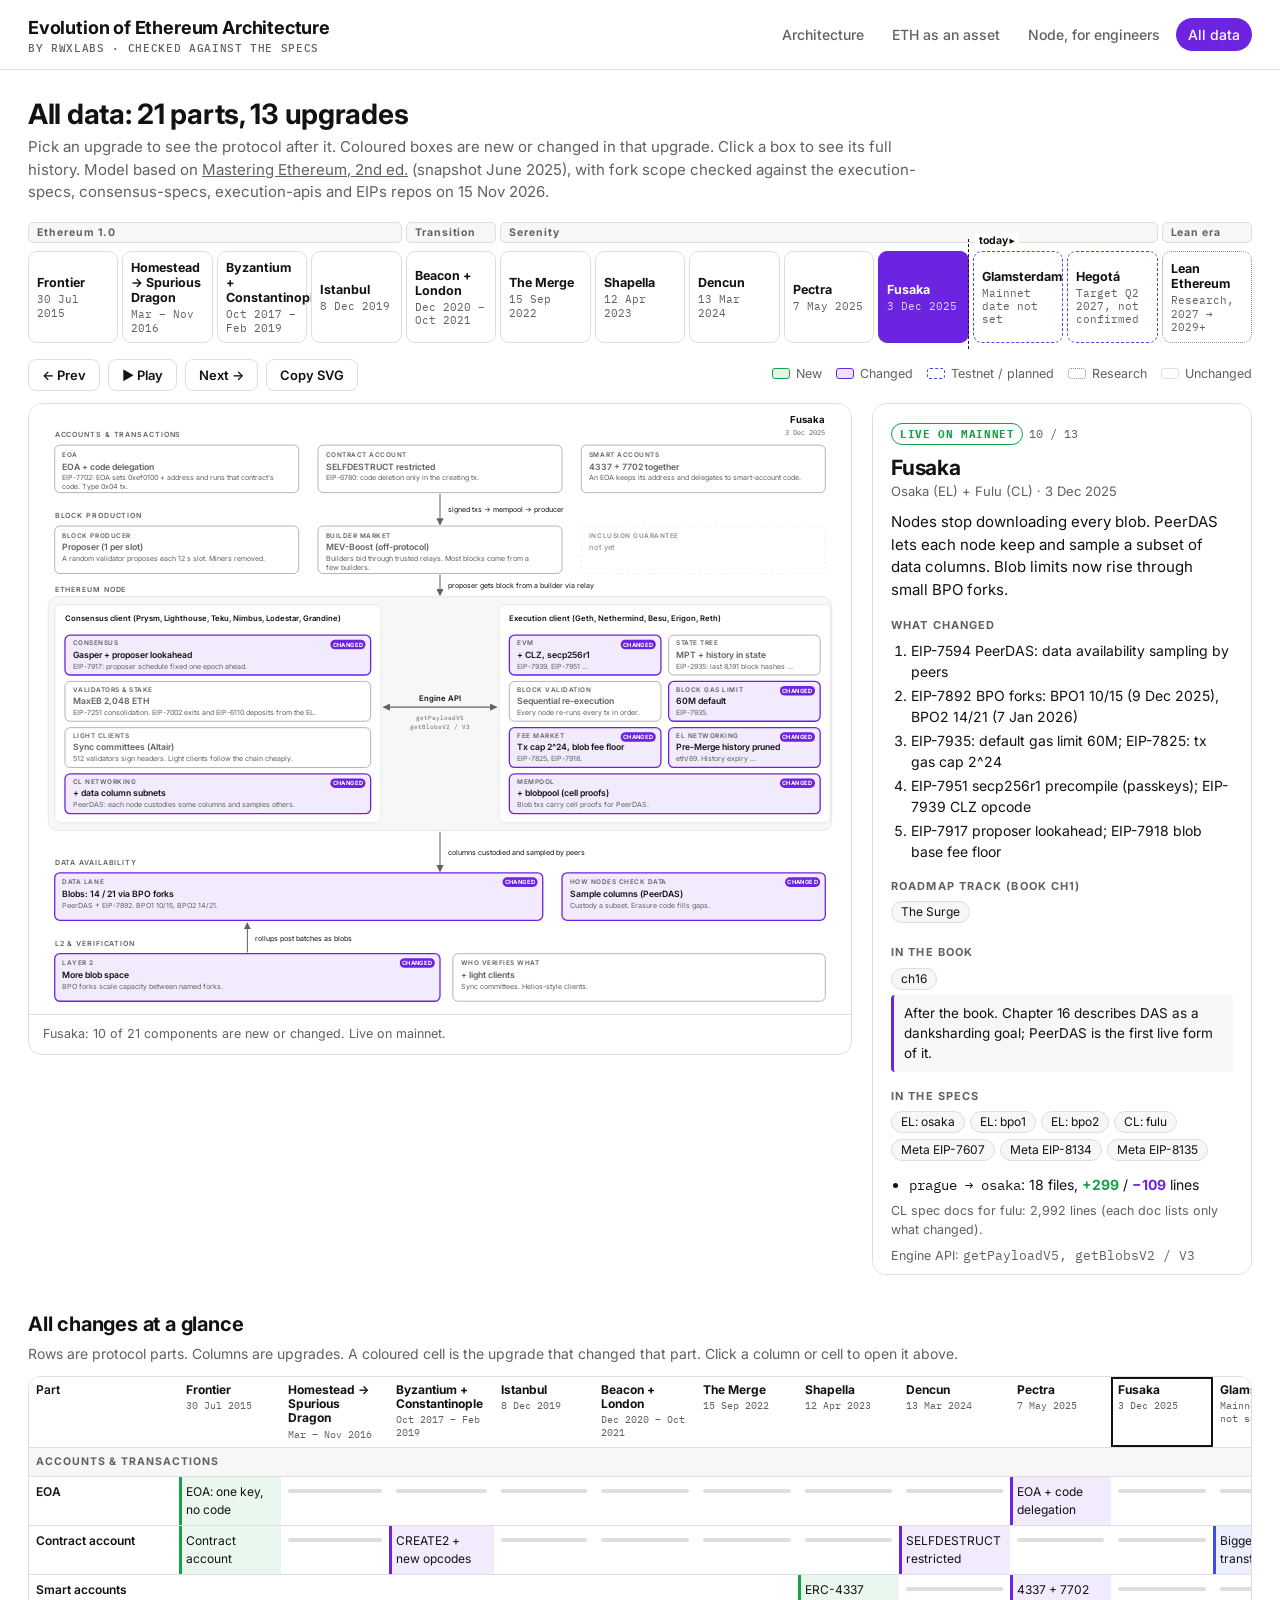
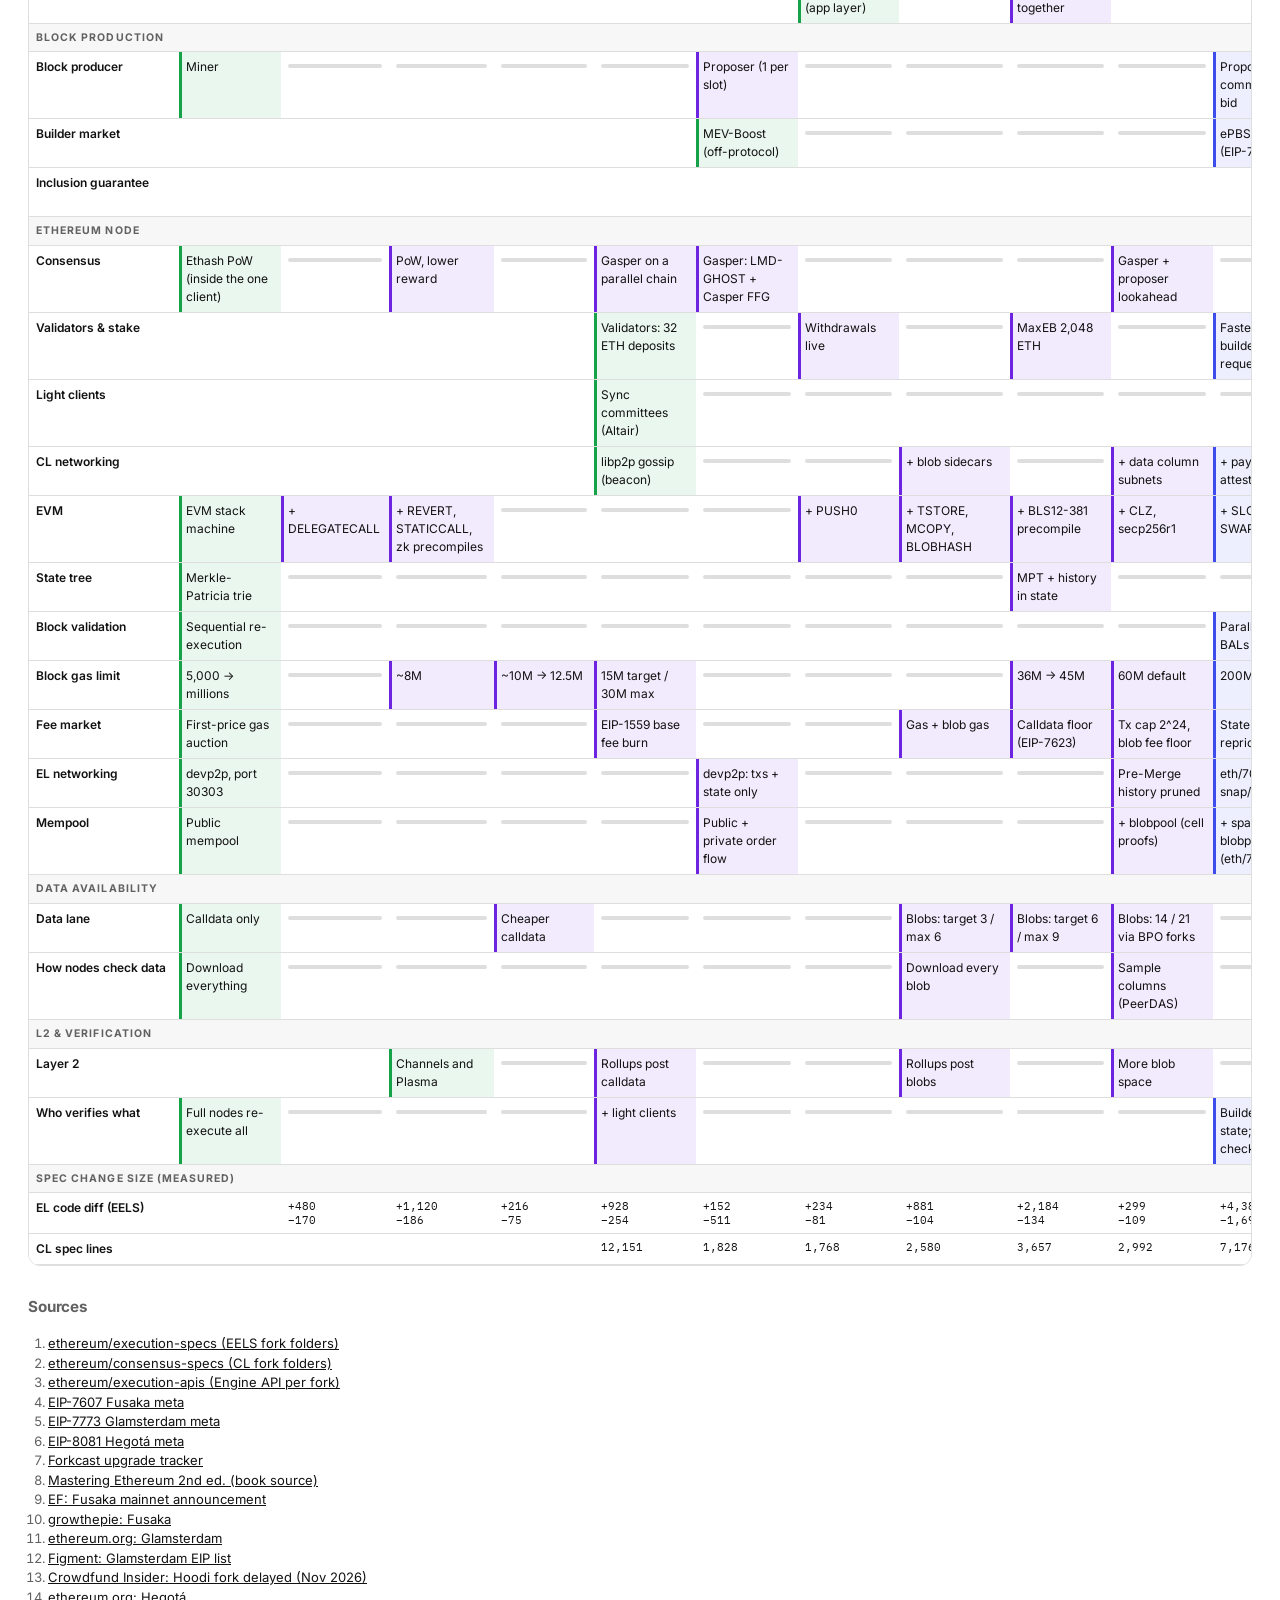
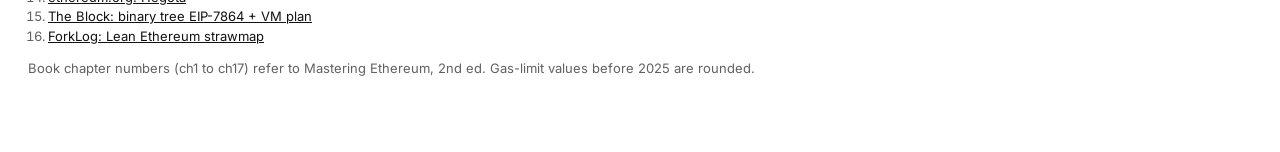
==== commit 354b55dc: "Use Ethereum colours and fonts (ethereum.org tokens) Purple #6C24E0 primary, white background, Inter" ====
--- a/data-view/index.html
+++ b/data-view/index.html
@@ -6,17 +6,17 @@
 <title>All data · Evolution of Ethereum Architecture</title>
 <link rel="preconnect" href="https://fonts.googleapis.com">
 <link rel="preconnect" href="https://fonts.gstatic.com" crossorigin>
-<link href="https://fonts.googleapis.com/css2?family=Space+Grotesk:wght@400;500;600;700&family=JetBrains+Mono:wght@400;500;600&display=swap" rel="stylesheet">
+<link href="https://fonts.googleapis.com/css2?family=Inter:wght@400;500;600;700;800&family=IBM+Plex+Mono:wght@400;500;600&display=swap" rel="stylesheet">
 <link rel="stylesheet" href="../assets/style.css">
 <style>
-:root { --bg:#0B0A1F; --ink:#EDEBFF; --muted:#9B97C9; --line:rgba(237,235,255,0.14); --panel:#16123A; --node:#1E1950; --nw:#38E1D6; --ch:#FFC861; --pl:#A891FF; --rs:#9B97C9; }
+:root { --bg:#FFFFFF; --ink:#121212; --muted:#616161; --line:#DEDEDE; --panel:#FFFFFF; --node:#F7F7F7; --nw:#16A249; --ch:#6C24E0; --pl:#3D4CEB; --rs:#8C8C8C; }
   * { box-sizing: border-box; }
-  body { margin:0; background:var(--bg); color:var(--ink); font:15px/1.5 'Space Grotesk', system-ui, sans-serif; }
+  body { margin:0; background:var(--bg); color:var(--ink); font:15px/1.5 'Inter', system-ui, sans-serif; }
   .wrap { max-width: 1480px; margin: 0 auto; padding: 28px 28px 60px; }
   h1 { font-size: 28px; line-height:1.15; margin: 0 0 6px; letter-spacing:-0.01em; }
   .lede { color: var(--muted); margin: 0 0 18px; max-width: 900px; }
   .lede a { color: inherit; }
-  .mono { font-family: 'JetBrains Mono', ui-monospace, monospace; }
+  .mono { font-family: 'IBM Plex Mono', ui-monospace, monospace; }
 
   /* timeline */
   .tl { position: relative; display:grid; grid-template-columns: repeat(13, minmax(0,1fr)); gap: 4px; margin: 8px 0 4px; }
@@ -24,17 +24,17 @@
   .era span { font-size: 10.5px; font-weight:700; letter-spacing: .09em; color: var(--muted); background: var(--node); border:1px solid var(--line); border-radius: 5px; padding: 2px 8px; white-space: nowrap; overflow:hidden; text-overflow:ellipsis; }
   .stop { appearance:none; border:1px solid var(--line); background: var(--panel); color: var(--ink); border-radius: 9px; padding: 8px 8px 7px; text-align:left; cursor:pointer; min-height: 62px; font: inherit; position:relative; }
   .stop b { display:block; font-size: 12.5px; line-height:1.2; }
-  .stop small { display:block; font-size: 10.5px; color: var(--muted); margin-top: 3px; font-family:'JetBrains Mono', monospace; line-height:1.25; }
+  .stop small { display:block; font-size: 10.5px; color: var(--muted); margin-top: 3px; font-family:'IBM Plex Mono', monospace; line-height:1.25; }
   .stop.testnet, .stop.planned { border-style: dashed; border-color: var(--pl); }
   .stop.research { border-style: dotted; border-color: var(--rs); }
-  .stop[aria-current="true"] { background: var(--ink); color: var(--bg); border-color: var(--ink); }
+  .stop[aria-current="true"] { background: #6C24E0; color: #fff; border-color: #6C24E0; }
   .stop[aria-current="true"] small { color: var(--bg); opacity: .8; }
   .stop:focus-visible { outline: 2px solid var(--pl); outline-offset: 2px; }
   .now { position:absolute; top:-12px; bottom:-6px; width:0; border-left: 1.5px dashed var(--ink); }
   .now span { position:absolute; top:-6px; left:6px; font-size: 10.5px; font-weight:700; white-space:nowrap; background: var(--bg); padding: 0 4px; }
 
   .bar { display:flex; gap:8px; align-items:center; margin: 16px 0 12px; flex-wrap: wrap; }
-  .btn { appearance:none; border:1px solid var(--line); background: var(--panel); color: var(--ink); border-radius: 8px; padding: 7px 13px; font: 600 13px 'Space Grotesk', sans-serif; cursor:pointer; }
+  .btn { appearance:none; border:1px solid var(--line); background: var(--panel); color: var(--ink); border-radius: 8px; padding: 7px 13px; font: 600 13px 'Inter', sans-serif; cursor:pointer; }
   .btn:hover { border-color: var(--muted); }
   .legend { display:flex; gap: 14px; margin-left:auto; font-size: 12.5px; color: var(--muted); flex-wrap: wrap; }
   .legend i { display:inline-block; width: 18px; height: 11px; border-radius: 3px; vertical-align: -1px; margin-right: 6px; border: 1.8px solid; }
@@ -48,7 +48,7 @@
   aside { background: var(--panel); border:1px solid var(--line); border-radius: 14px; padding: 18px 18px 14px; position: sticky; top: 14px; max-height: calc(100vh - 28px); overflow:auto; }
   aside h2 { font-size: 21px; margin: 0; line-height:1.2; }
   aside .sub { color: var(--muted); font-size: 13px; margin: 2px 0 10px; }
-  .pill { display:inline-block; font: 700 10.5px 'JetBrains Mono', monospace; letter-spacing:.06em; padding: 3px 8px; border-radius: 99px; border:1.5px solid; margin-right: 6px; }
+  .pill { display:inline-block; font: 700 10.5px 'IBM Plex Mono', monospace; letter-spacing:.06em; padding: 3px 8px; border-radius: 99px; border:1.5px solid; margin-right: 6px; }
   .pill.live { color: var(--nw); } .pill.testnet, .pill.planned { color: var(--pl); } .pill.research { color: var(--rs); }
   aside h3 { font-size: 11px; letter-spacing: .1em; color: var(--muted); margin: 16px 0 6px; text-transform: uppercase; }
   aside ol { margin: 0; padding-left: 20px; } aside li { margin: 3px 0; font-size: 14px; }
@@ -57,7 +57,7 @@
   .hist { list-style:none; padding:0 !important; }
   .hist li { display:grid; grid-template-columns: 96px 1fr; gap: 8px; padding: 6px 0; border-top: 1px solid var(--line); font-size: 13px; cursor:pointer; }
   .hist li.cur { font-weight: 600; }
-  .hist li .when { font: 11px 'JetBrains Mono', monospace; color: var(--muted); padding-top: 2px; }
+  .hist li .when { font: 11px 'IBM Plex Mono', monospace; color: var(--muted); padding-top: 2px; }
   .hist li em { display:block; font-style: normal; color: var(--muted); font-weight: 400; font-size: 12.5px; }
   .close { float:right; }
 
@@ -68,7 +68,7 @@
   table { border-collapse: collapse; font-size: 12px; min-width: 1500px; width:100%; }
   th, td { border-bottom: 1px solid var(--line); padding: 6px 7px; vertical-align: top; text-align:left; }
   thead th { position: sticky; top:0; background: var(--panel); cursor:pointer; font-size: 12px; line-height:1.2; }
-  thead th small { display:block; font: 10px 'JetBrains Mono', monospace; color: var(--muted); font-weight: 400; margin-top: 2px; }
+  thead th small { display:block; font: 10px 'IBM Plex Mono', monospace; color: var(--muted); font-weight: 400; margin-top: 2px; }
   th.rowh { width: 150px; font-weight: 600; position: sticky; left: 0; background: var(--panel); z-index: 1; }
   tr.layer td { font-size: 10.5px; font-weight: 700; letter-spacing: .1em; color: var(--muted); background: var(--node); text-transform: uppercase; }
   td.c { min-width: 100px; cursor:pointer; }
@@ -81,7 +81,7 @@
   .cur-col { outline: 2px solid var(--ink); outline-offset: -2px; }
   .chips a { color: inherit; text-decoration: none; } .chips a:hover { text-decoration: underline; }
   .specl { margin: 8px 0 4px; padding-left: 18px; font-size: 12.5px; } .small { font-size: 12.5px; color: var(--muted); margin-top: 6px; }
-  tr.spec td { font: 11px 'JetBrains Mono', monospace; }
+  tr.spec td { font: 11px 'IBM Plex Mono', monospace; }
   footer { margin-top: 30px; font-size: 13px; color: var(--muted); }
   footer ol { padding-left: 20px; } footer a { color: var(--ink); }
   .toast { margin-left: 4px; font-size: 12.5px; color: var(--nw); }
@@ -419,13 +419,13 @@
 
 // Pure string renderers. Work in the browser and in Node.
 const PALETTES = {
-  light: { bg: "#fbfaf7", ink: "#1d1c1a", muted: "#6e6a63", faint: "#b9b4aa", line: "#dcd7cd", panel: "#ffffff",
-    node: "#f2efe8", nw: "#0e8565", ch: "#b86f00", pl: "#6a4bd1", rs: "#7d7871" },
+  light: { bg: "#FFFFFF", ink: "#121212", muted: "#616161", faint: "#8C8C8C", line: "#DEDEDE", panel: "#FFFFFF",
+    node: "#F7F7F7", nw: "#16A249", ch: "#6C24E0", pl: "#3D4CEB", rs: "#8C8C8C" },
   dark: { bg: "#0B0A1F", ink: "#EDEBFF", muted: "#9B97C9", faint: "#5E5A8C", line: "#2E2A5E", panel: "#16123A",
     node: "#1E1950", nw: "#38E1D6", ch: "#FFC861", pl: "#A891FF", rs: "#9B97C9" }
 };
-const FONT = "'Space Grotesk', 'Segoe UI', system-ui, sans-serif";
-const MONO = "'JetBrains Mono', ui-monospace, monospace";
+const FONT = "'Inter', 'Segoe UI', system-ui, sans-serif";
+const MONO = "'IBM Plex Mono', ui-monospace, monospace";
 
 function esc(s) { return String(s).replace(/&/g, "&amp;").replace(/</g, "&lt;").replace(/>/g, "&gt;").replace(/"/g, "&quot;"); }
 
@@ -650,7 +650,7 @@
 (function () {
   const D = DATA, N = D.stages.length;
   const mq = window.matchMedia ? window.matchMedia("(prefers-color-scheme: dark)") : null;
-  const pal = () => PALETTES.dark;
+  const pal = () => PALETTES.light;
   let i = 9, sel = null, timer = null;
   const $ = id => document.getElementById(id);
   const label = { live: "LIVE ON MAINNET", testnet: "ON TESTNET", planned: "PLANNED", research: "RESEARCH" };
--- a/assets/style.css
+++ b/assets/style.css
@@ -1,8 +1,9 @@
 :root {
-  --bg0: #0B0A1F; --bg1: #16123A; --bg2: #1E1950; --line: rgba(237,235,255,0.12); --line2: rgba(237,235,255,0.22);
-  --text: #EDEBFF; --dim: #9B97C9; --faint: #5E5A8C;
-  --cyan: #38E1D6; --violet: #7C5CFF; --violet2: #A891FF; --gold: #FFC861; --coral: #FF6E8A;
-  --sans: "Space Grotesk", system-ui, sans-serif; --mono: "JetBrains Mono", ui-monospace, monospace;
+  --bg0: #FFFFFF; --bg1: #F7F7F7; --bg2: #F2EBFF; --line: #DEDEDE; --line2: #CFCFCF;
+  --text: #121212; --dim: #616161; --faint: #8C8C8C;
+  --cyan: #16A249; --violet: #6C24E0; --violet2: #3D4CEB; --gold: #6C24E0; --coral: #E8364F;
+  --brand: #6C24E0; --brand-dark: #561BB6; --brand-soft: #F2EBFF;
+  --sans: "Inter", system-ui, sans-serif; --mono: "IBM Plex Mono", ui-monospace, monospace;
 }
 * { box-sizing: border-box; }
 html, body { margin: 0; background: var(--bg0); color: var(--text); font: 16px/1.5 var(--sans); }
@@ -13,7 +14,7 @@
 .nav { margin-left: auto; display: flex; gap: 4px; }
 .nav a { text-decoration: none; color: var(--dim); font-size: 14px; font-weight: 500; padding: 6px 12px; border-radius: 99px; }
 .nav a:hover { color: var(--text); }
-.nav a[aria-current="page"] { color: var(--bg0); background: var(--text); }
+.nav a[aria-current="page"] { color: #fff; background: var(--brand); }
 .wrap { max-width: 1320px; margin: 0 auto; padding: 0 28px; }
 .foot { color: var(--faint); font: 12px var(--mono); padding: 18px 28px 26px; display: flex; gap: 18px; flex-wrap: wrap; }
 .foot a { color: var(--dim); }
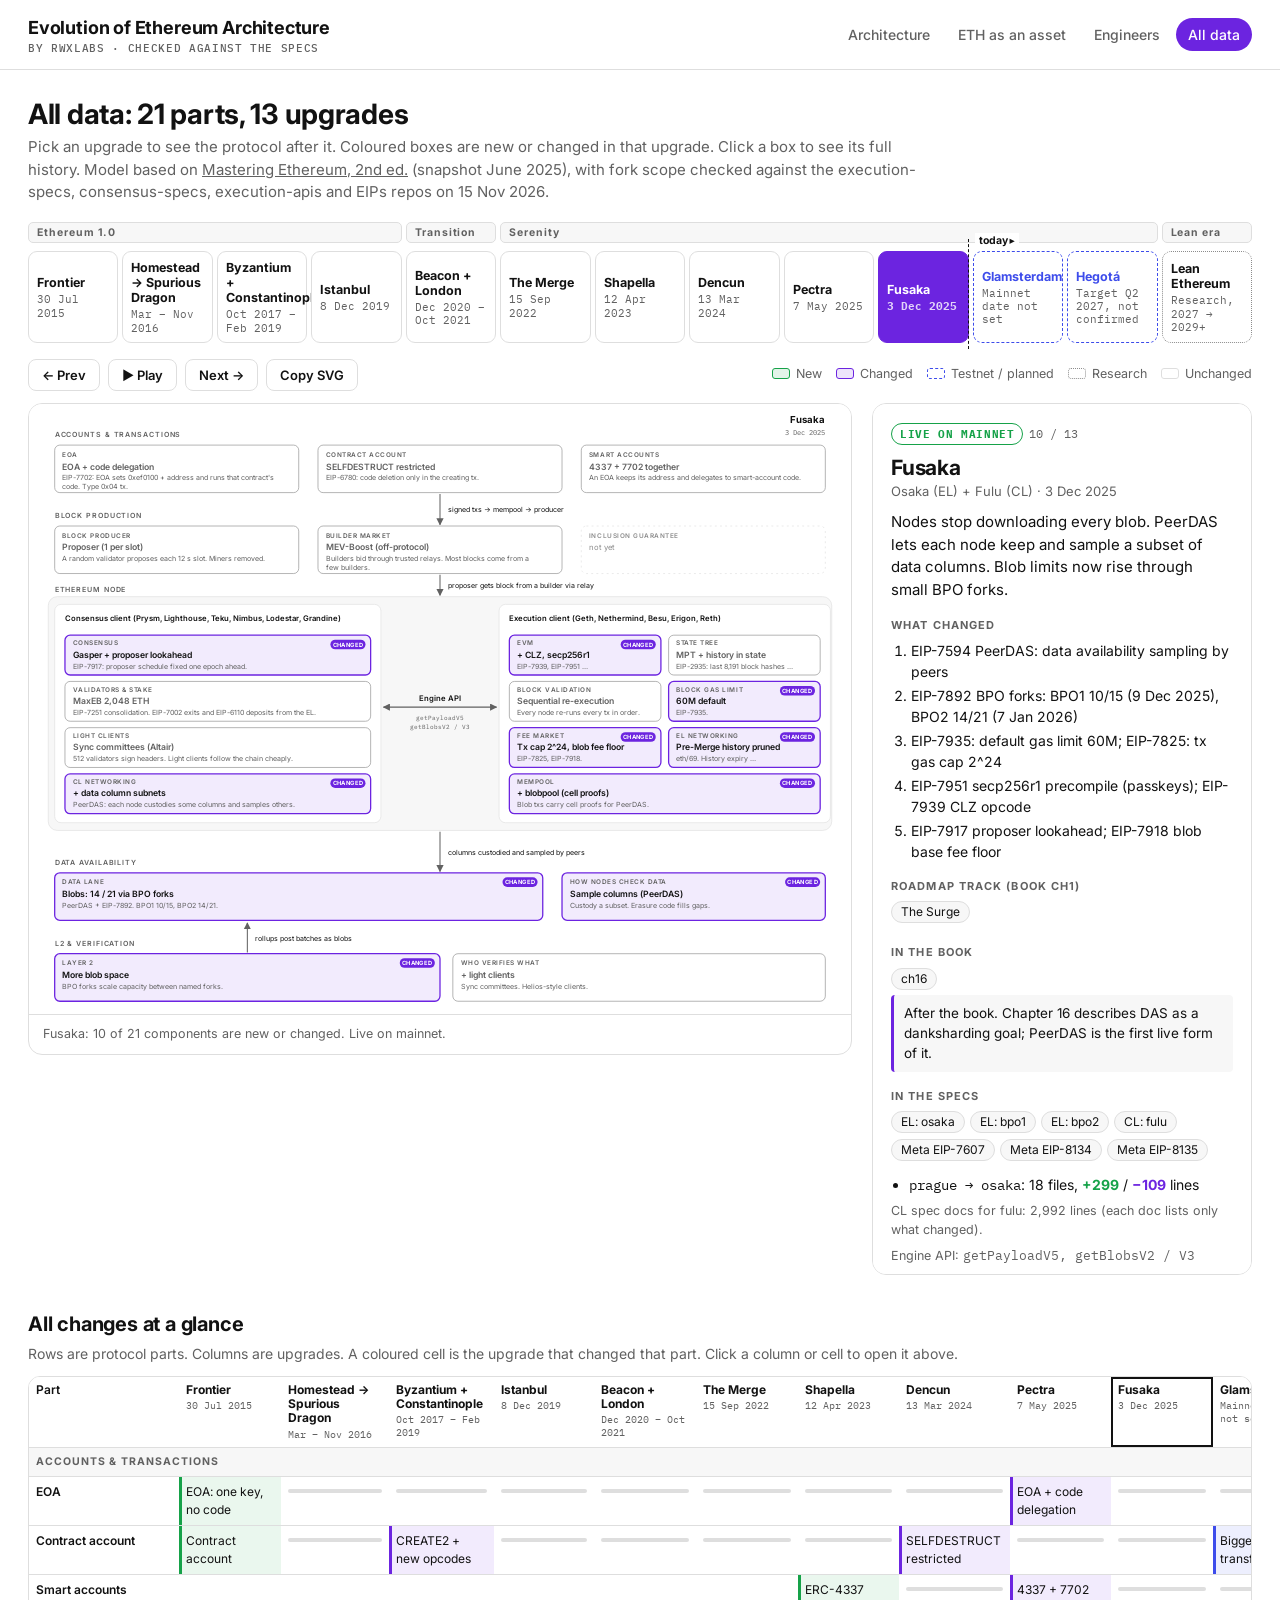
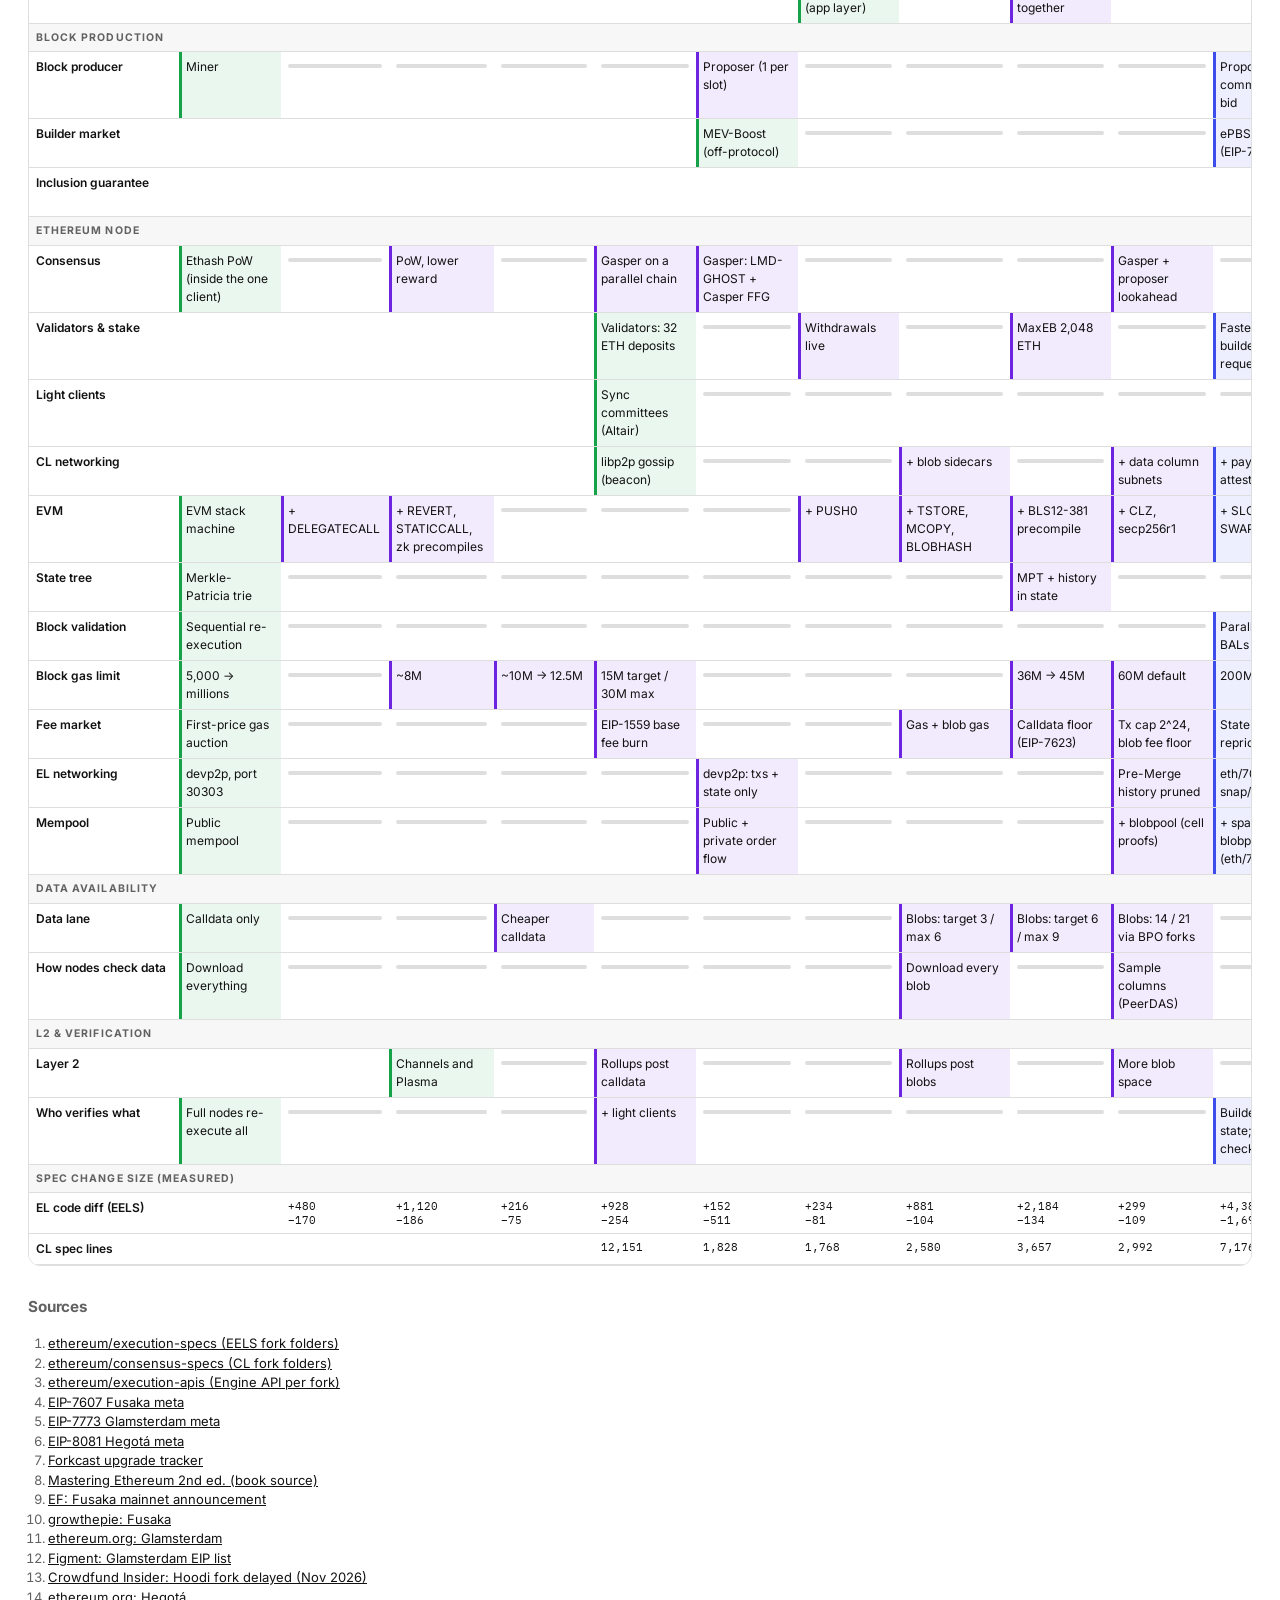
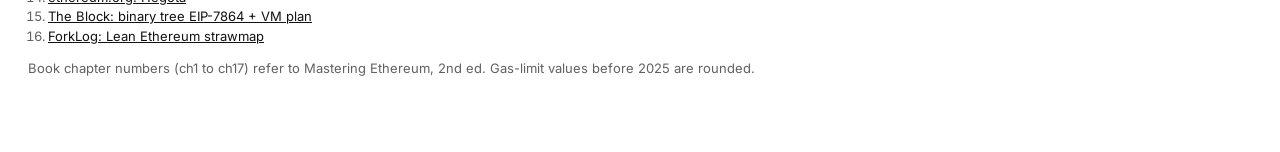
==== commit 12ea92b5: "Timeline runs to today; upcoming upgrades are a clickable preview group; Engineers tab evolves by up" ====
--- a/data-view/index.html
+++ b/data-view/index.html
@@ -88,7 +88,7 @@
 </style>
 </head>
 <body>
-<header class="top"><a class="brand" href="../index.html">Evolution of Ethereum Architecture<small>BY RWXLABS · CHECKED AGAINST THE SPECS</small></a><nav class="nav"><a href="../index.html">Architecture</a><a href="../money/index.html">ETH as an asset</a><a href="../node/index.html">Node, for engineers</a><a href="index.html" aria-current="page">All data</a></nav></header>
+<header class="top"><a class="brand" href="../index.html">Evolution of Ethereum Architecture<small>BY RWXLABS · CHECKED AGAINST THE SPECS</small></a><nav class="nav"><a href="../index.html">Architecture</a><a href="../money/index.html">ETH as an asset</a><a href="../engineers/index.html">Engineers</a><a href="index.html" aria-current="page">All data</a></nav></header>
 <div class="wrap">
   <h1>All data: 21 parts, 13 upgrades</h1>
   <p class="lede">Pick an upgrade to see the protocol after it. Coloured boxes are new or changed in that upgrade. Click a box to see its full history. Model based on <a href="https://github.com/Rashmi-278/ethereumbook-animated">Mastering Ethereum, 2nd ed.</a> (snapshot June 2025), with fork scope checked against the execution-specs, consensus-specs, execution-apis and EIPs repos on 15 Nov 2026.</p>
--- a/assets/style.css
+++ b/assets/style.css
@@ -26,3 +26,32 @@
 .btn:hover { border-color: var(--text); }
 .btn:focus-visible, .stop:focus-visible { outline: 2px solid var(--cyan); outline-offset: 3px; }
 @media (max-width: 720px) { .top { padding: 12px 16px; flex-wrap: wrap; } .nav { margin-left: 0; } .wrap { padding: 0 16px; } }
+
+/* shared timeline */
+.tl2 { margin: 16px 0 6px; }
+.tl-groups, .tl-row { display: grid; gap: 18px; }
+.tl-g span { display: block; font: 600 11px var(--mono); letter-spacing: .08em; text-transform: uppercase; padding: 0 0 6px 4px; border-bottom: 2px solid var(--line2); color: var(--dim); }
+.tl-g.up span { color: var(--violet2); border-bottom: 2px dashed var(--violet2); }
+.tl-live, .tl-up { position: relative; display: grid; grid-auto-flow: column; grid-auto-columns: 1fr; padding-top: 4px; padding-bottom: 14px; }
+.tl-up { background: #F5F8FF; border: 1.5px dashed #CBE0FB; border-radius: 14px; padding: 2px 4px 6px; margin-top: 2px; }
+.stop { appearance: none; background: none; border: 0; color: var(--dim); cursor: pointer; font: 500 12.5px var(--sans); padding: 0 2px; text-align: center; border-radius: 10px; }
+.stop:hover { color: var(--text); background: rgba(108,36,224,.06); }
+.stop i { display: block; width: 14px; height: 14px; margin: 8px auto 6px; border-radius: 50%; background: #fff; border: 2px solid var(--faint); transition: transform .2s; }
+.stop.testnet i, .stop.planned i { border-style: dashed; border-color: var(--violet2); }
+.stop.research i { border-style: dotted; border-color: var(--faint); }
+.stop.testnet, .stop.planned { color: var(--violet2); }
+.stop span { display: block; font: 11px var(--mono); color: var(--faint); }
+.stop.testnet span, .stop.planned span { color: var(--violet2); }
+.stop.done i { background: var(--brand-soft); border-color: var(--brand); }
+.stop[aria-current="true"] { color: var(--text); font-weight: 700; }
+.stop[aria-current="true"] i { background: var(--brand); border-color: var(--brand); transform: scale(1.35); }
+.stop[aria-current="true"].testnet i, .stop[aria-current="true"].planned i { background: var(--violet2); border-color: var(--violet2); }
+.stop[aria-current="true"].research i { background: var(--faint); }
+.today { position: absolute; right: -10px; top: -2px; bottom: 0; border-left: 2px dashed var(--coral); }
+.today b { position: absolute; bottom: -16px; left: -18px; font: 600 10.5px var(--mono); color: var(--coral); white-space: nowrap; }
+.preview { display: flex; gap: 10px; align-items: center; background: #E5EFFF; color: #2B35A6; border: 1.5px dashed var(--violet2); border-radius: 12px; padding: 8px 12px; font-size: 13.5px; margin: 10px 0 0; }
+.preview b { font-weight: 700; }
+@media (max-width: 760px) {
+  .tl2 { overflow-x: auto; margin-left: -16px; margin-right: -16px; padding: 4px 16px; }
+  .tl-groups, .tl-row { min-width: 920px; }
+}
